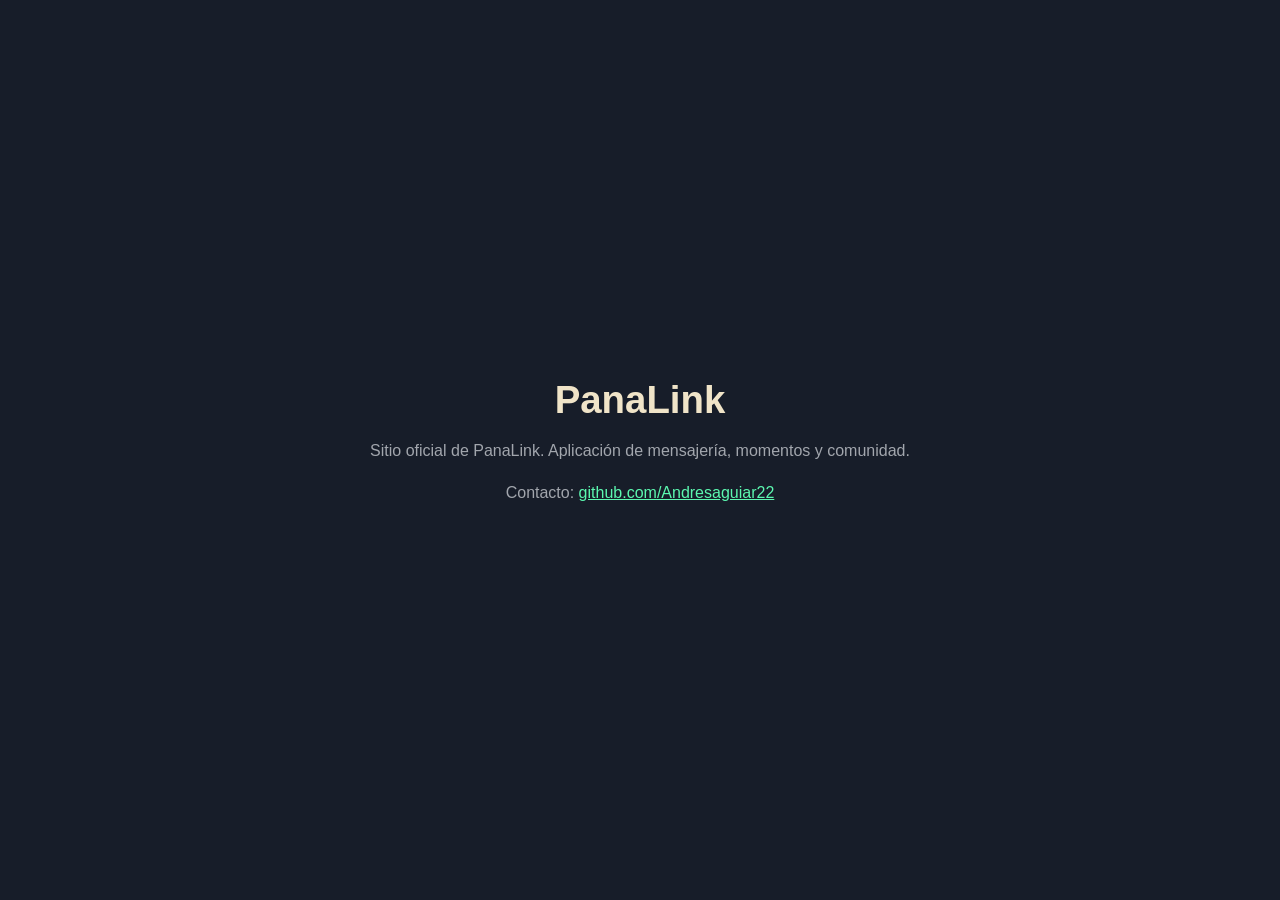
==== index.html @ 2e959be6 "ajustar contacto del sitio" ====
<!DOCTYPE html>
<html lang="es">
<head>
    <meta charset="UTF-8">
    <meta name="viewport" content="width=device-width, initial-scale=1.0">
    <title>PanaLink</title>
    <style>
        body {
            margin: 0;
            font-family: -apple-system, BlinkMacSystemFont, "Segoe UI", Roboto, sans-serif;
            background: #171D29;
            color: #F0E4C8;
            display: flex;
            min-height: 100vh;
            align-items: center;
            justify-content: center;
            text-align: center;
        }
        main { padding: 24px; max-width: 560px; }
        h1 { font-size: 2.4rem; margin: 0 0 12px; }
        p { color: #A2A6AD; line-height: 1.6; }
        a { color: #5CF8B0; }
    </style>
</head>
<body>
    <main>
        <h1>PanaLink</h1>
        <p>Sitio oficial de PanaLink. Aplicación de mensajería, momentos y comunidad.</p>
        <p>Contacto: <a href="https://github.com/Andresaguiar22">github.com/Andresaguiar22</a></p>
    </main>
</body>
</html>
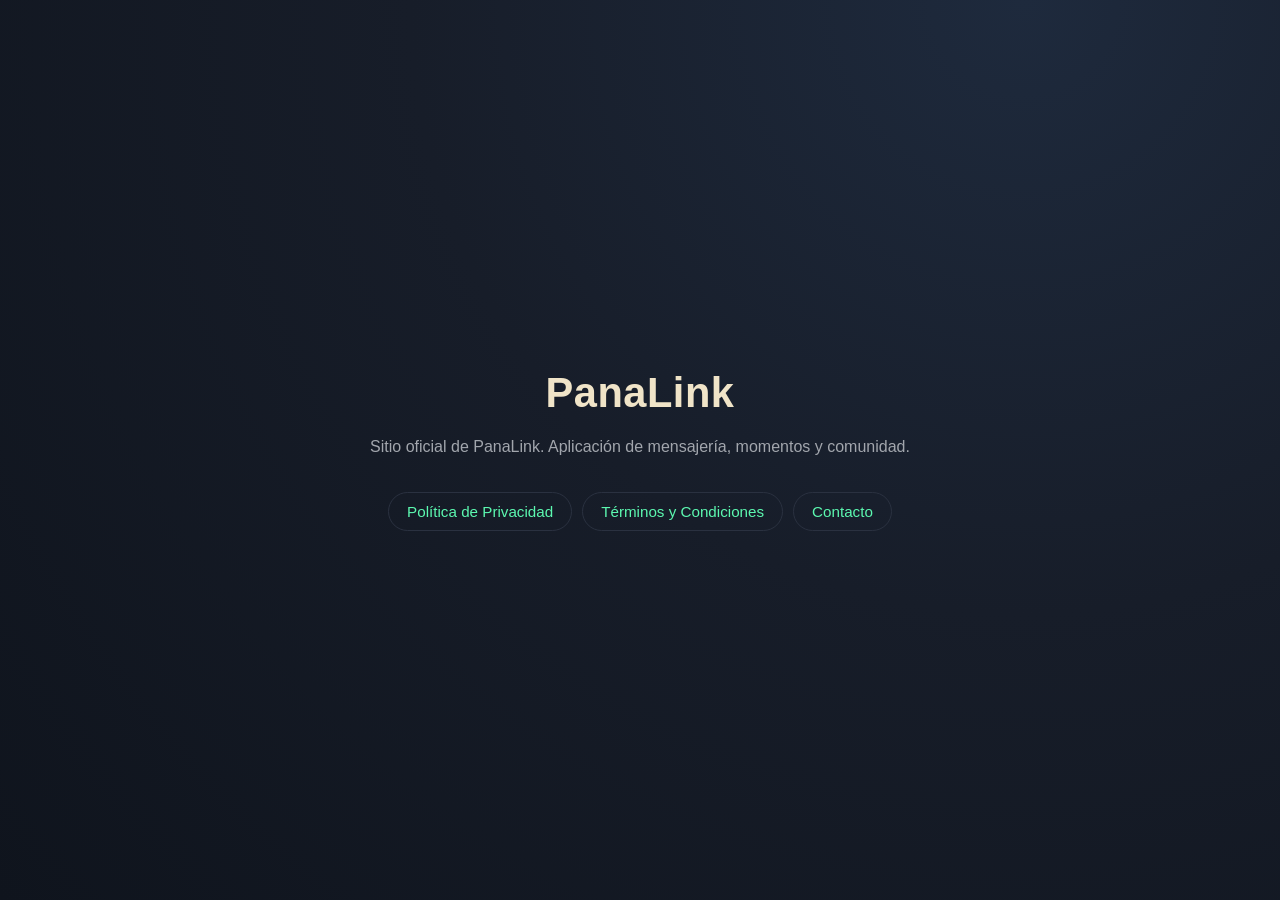
==== commit b13c033b: "sitio: politica de privacidad, terminos y contacto (requisitos de Play para apps con anuncios)" ====
--- a/index.html
+++ b/index.html
@@ -5,28 +5,49 @@
     <meta name="viewport" content="width=device-width, initial-scale=1.0">
     <title>PanaLink</title>
     <style>
+        :root { color-scheme: dark; }
         body {
             margin: 0;
             font-family: -apple-system, BlinkMacSystemFont, "Segoe UI", Roboto, sans-serif;
-            background: #171D29;
+            background: radial-gradient(circle at 80% 0%, #1E2A3D 0%, #171D29 45%, #0F141D 100%);
             color: #F0E4C8;
+            min-height: 100vh;
             display: flex;
-            min-height: 100vh;
             align-items: center;
             justify-content: center;
             text-align: center;
         }
         main { padding: 24px; max-width: 560px; }
-        h1 { font-size: 2.4rem; margin: 0 0 12px; }
-        p { color: #A2A6AD; line-height: 1.6; }
-        a { color: #5CF8B0; }
+        h1 { font-size: 2.6rem; margin: 0 0 12px; letter-spacing: 0.5px; }
+        p { color: #A2A6AD; line-height: 1.7; }
+        nav {
+            margin-top: 32px;
+            display: flex;
+            flex-wrap: wrap;
+            gap: 10px;
+            justify-content: center;
+        }
+        nav a {
+            color: #5CF8B0;
+            text-decoration: none;
+            border: 1px solid #2A3140;
+            border-radius: 999px;
+            padding: 10px 18px;
+            font-size: 0.95rem;
+        }
+        nav a:hover { border-color: #5CF8B0; }
     </style>
 </head>
 <body>
     <main>
         <h1>PanaLink</h1>
         <p>Sitio oficial de PanaLink. Aplicación de mensajería, momentos y comunidad.</p>
-        <p>Contacto: <a href="https://github.com/Andresaguiar22">github.com/Andresaguiar22</a></p>
+        <nav>
+            <a href="/privacidad.html">Política de Privacidad</a>
+            <a href="/terminos.html">Términos y Condiciones</a>
+            <a href="/contacto.html">Contacto</a>
+        </nav>
     </main>
 </body>
 </html>
+
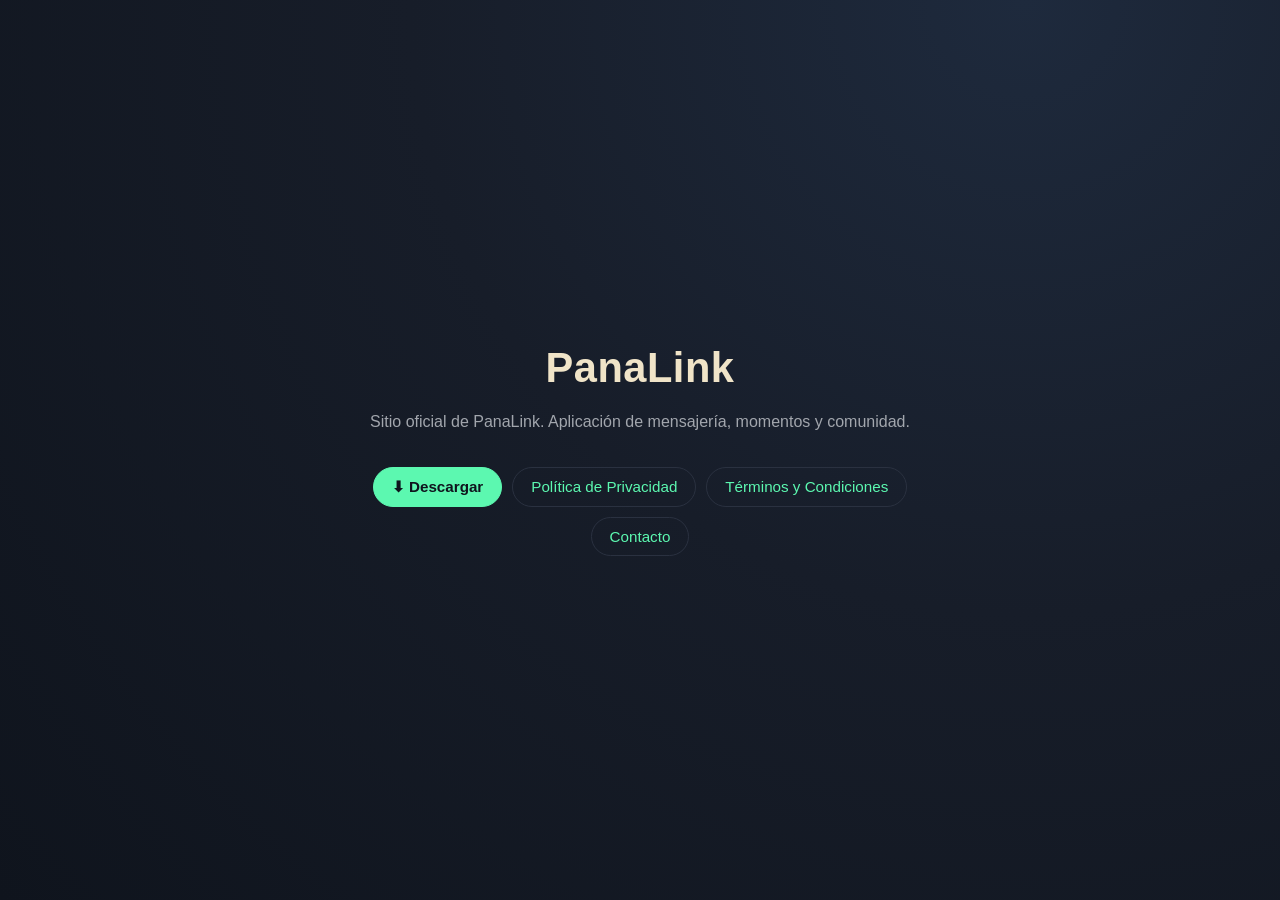
==== commit 3f2caba3: "feat: pagina de descarga oficial (descargar.html) + enlace en el inicio Pagina de descarga publica c" ====
--- a/index.html
+++ b/index.html
@@ -43,6 +43,7 @@
         <h1>PanaLink</h1>
         <p>Sitio oficial de PanaLink. Aplicación de mensajería, momentos y comunidad.</p>
         <nav>
+            <a href="/descargar.html" style="background:#5CF8B0;color:#0F141D;border-color:#5CF8B0;font-weight:700">⬇ Descargar</a>
             <a href="/privacidad.html">Política de Privacidad</a>
             <a href="/terminos.html">Términos y Condiciones</a>
             <a href="/contacto.html">Contacto</a>
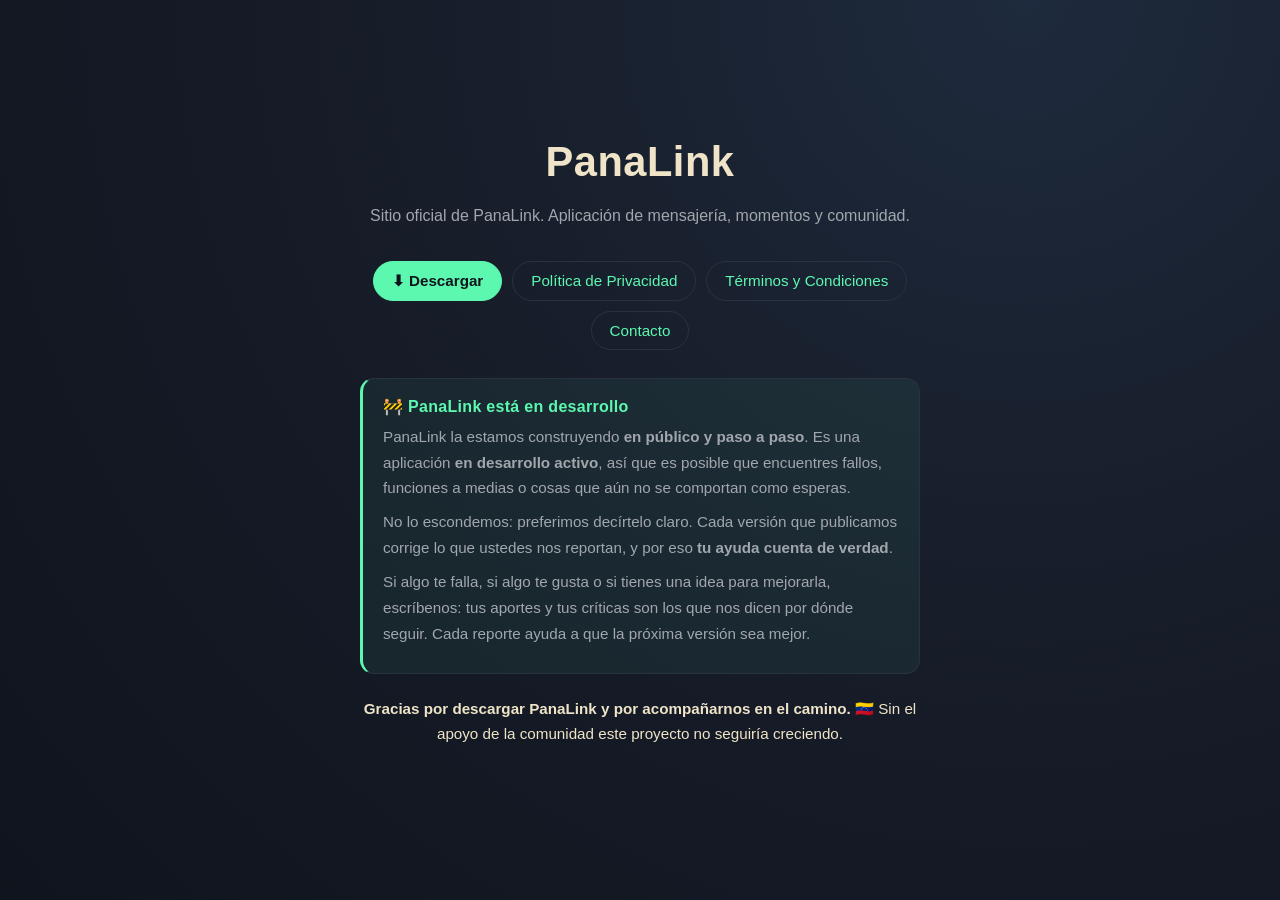
==== commit 8945b319: "Sitio: aviso de app en desarrollo + agradecimiento a la comunidad PanaLink se publica como aplicacio" ====
--- a/index.html
+++ b/index.html
@@ -36,6 +36,23 @@
             font-size: 0.95rem;
         }
         nav a:hover { border-color: #5CF8B0; }
+        .notice {
+            margin-top: 28px;
+            text-align: left;
+            background: rgba(92,248,176,.06);
+            border: 1px solid #2A3140;
+            border-left: 3px solid #5CF8B0;
+            border-radius: 14px;
+            padding: 18px 20px;
+        }
+        .notice h2 {
+            margin: 0 0 8px;
+            font-size: 1rem;
+            color: #5CF8B0;
+            letter-spacing: .3px;
+        }
+        .notice p { margin: 8px 0; font-size: .95rem; }
+        .thanks { margin-top: 22px; font-size: .95rem; color: #F0E4C8; }
     </style>
 </head>
 <body>
@@ -48,6 +65,29 @@
             <a href="/terminos.html">Términos y Condiciones</a>
             <a href="/contacto.html">Contacto</a>
         </nav>
+
+        <div class="notice">
+            <h2>🚧 PanaLink está en desarrollo</h2>
+            <p>
+                PanaLink la estamos construyendo <strong>en público y paso a paso</strong>. Es una
+                aplicación <strong>en desarrollo activo</strong>, así que es posible que encuentres
+                fallos, funciones a medias o cosas que aún no se comportan como esperas.
+            </p>
+            <p>
+                No lo escondemos: preferimos decírtelo claro. Cada versión que publicamos corrige lo
+                que ustedes nos reportan, y por eso <strong>tu ayuda cuenta de verdad</strong>.
+            </p>
+            <p>
+                Si algo te falla, si algo te gusta o si tienes una idea para mejorarla, escríbenos:
+                tus aportes y tus críticas son los que nos dicen por dónde seguir. Cada reporte
+                ayuda a que la próxima versión sea mejor.
+            </p>
+        </div>
+
+        <p class="thanks">
+            <strong>Gracias por descargar PanaLink y por acompañarnos en el camino.</strong> 🇻🇪
+            Sin el apoyo de la comunidad este proyecto no seguiría creciendo.
+        </p>
     </main>
 </body>
 </html>
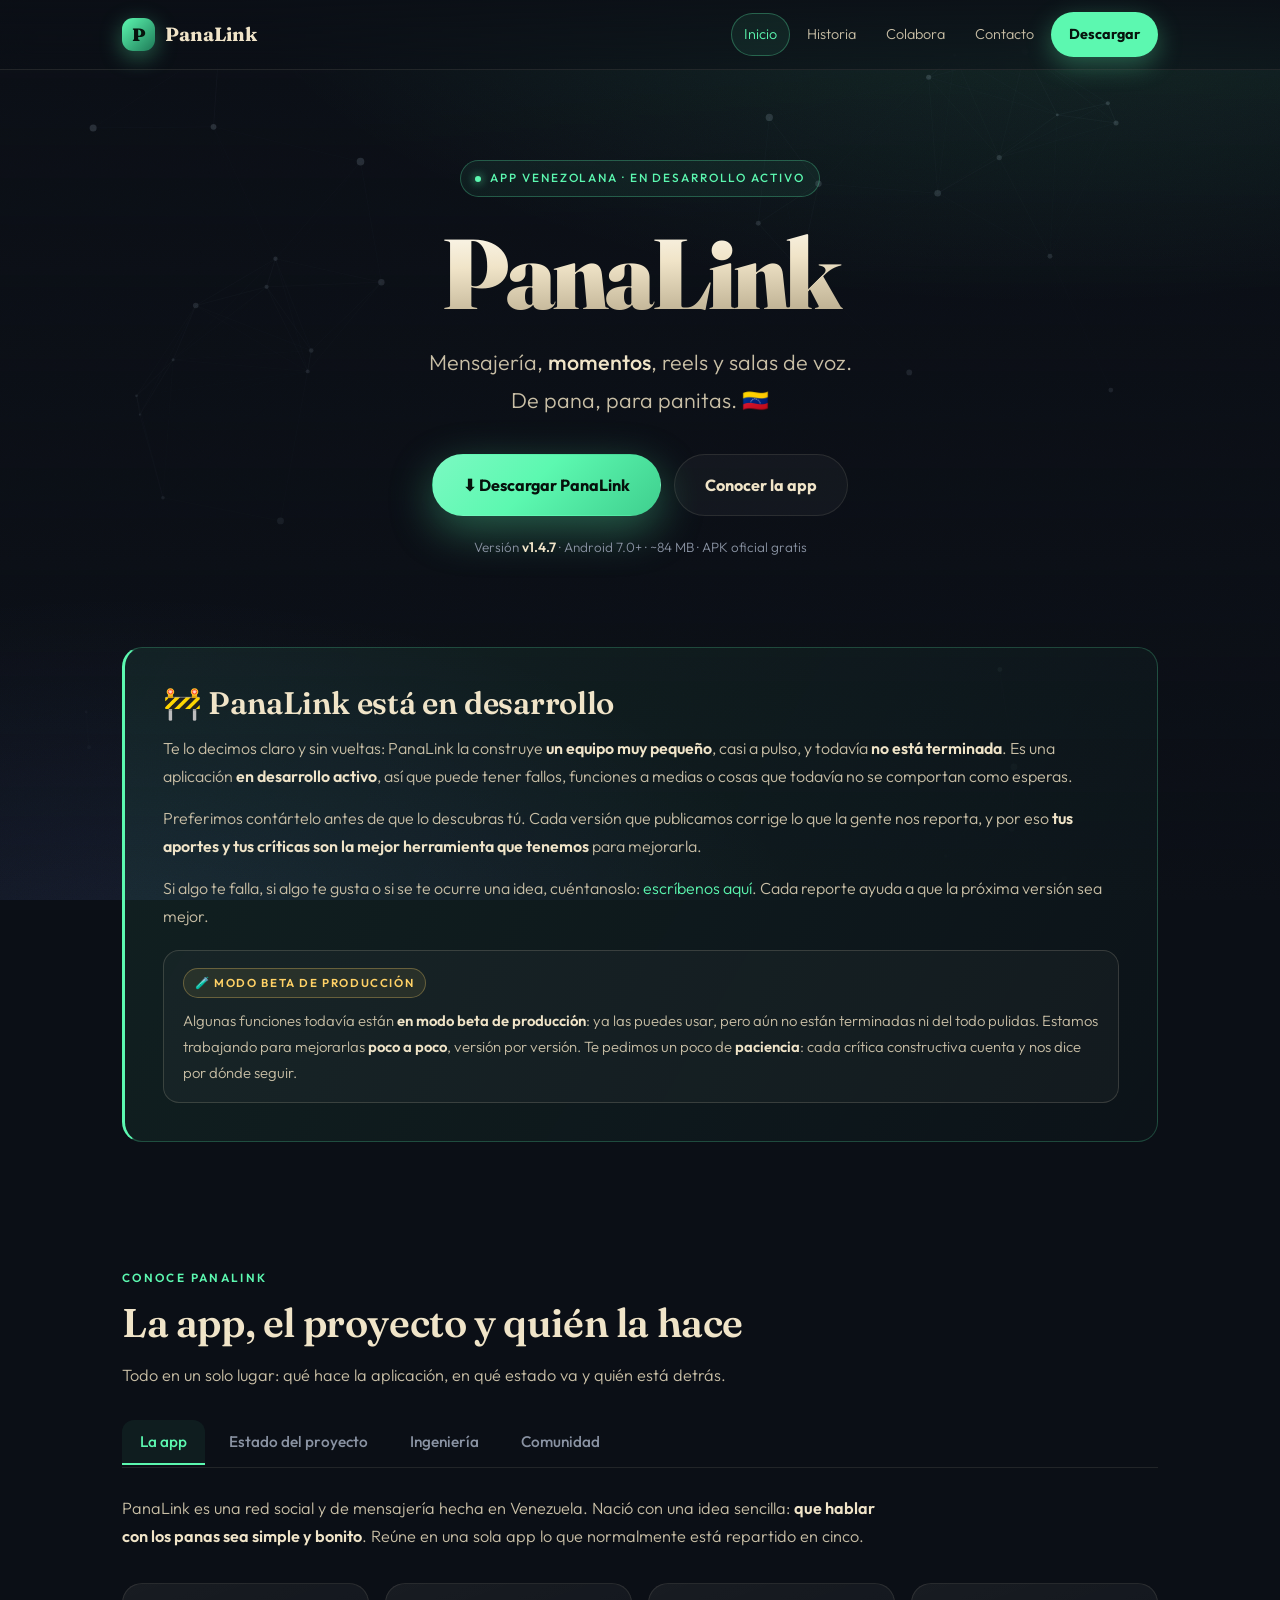
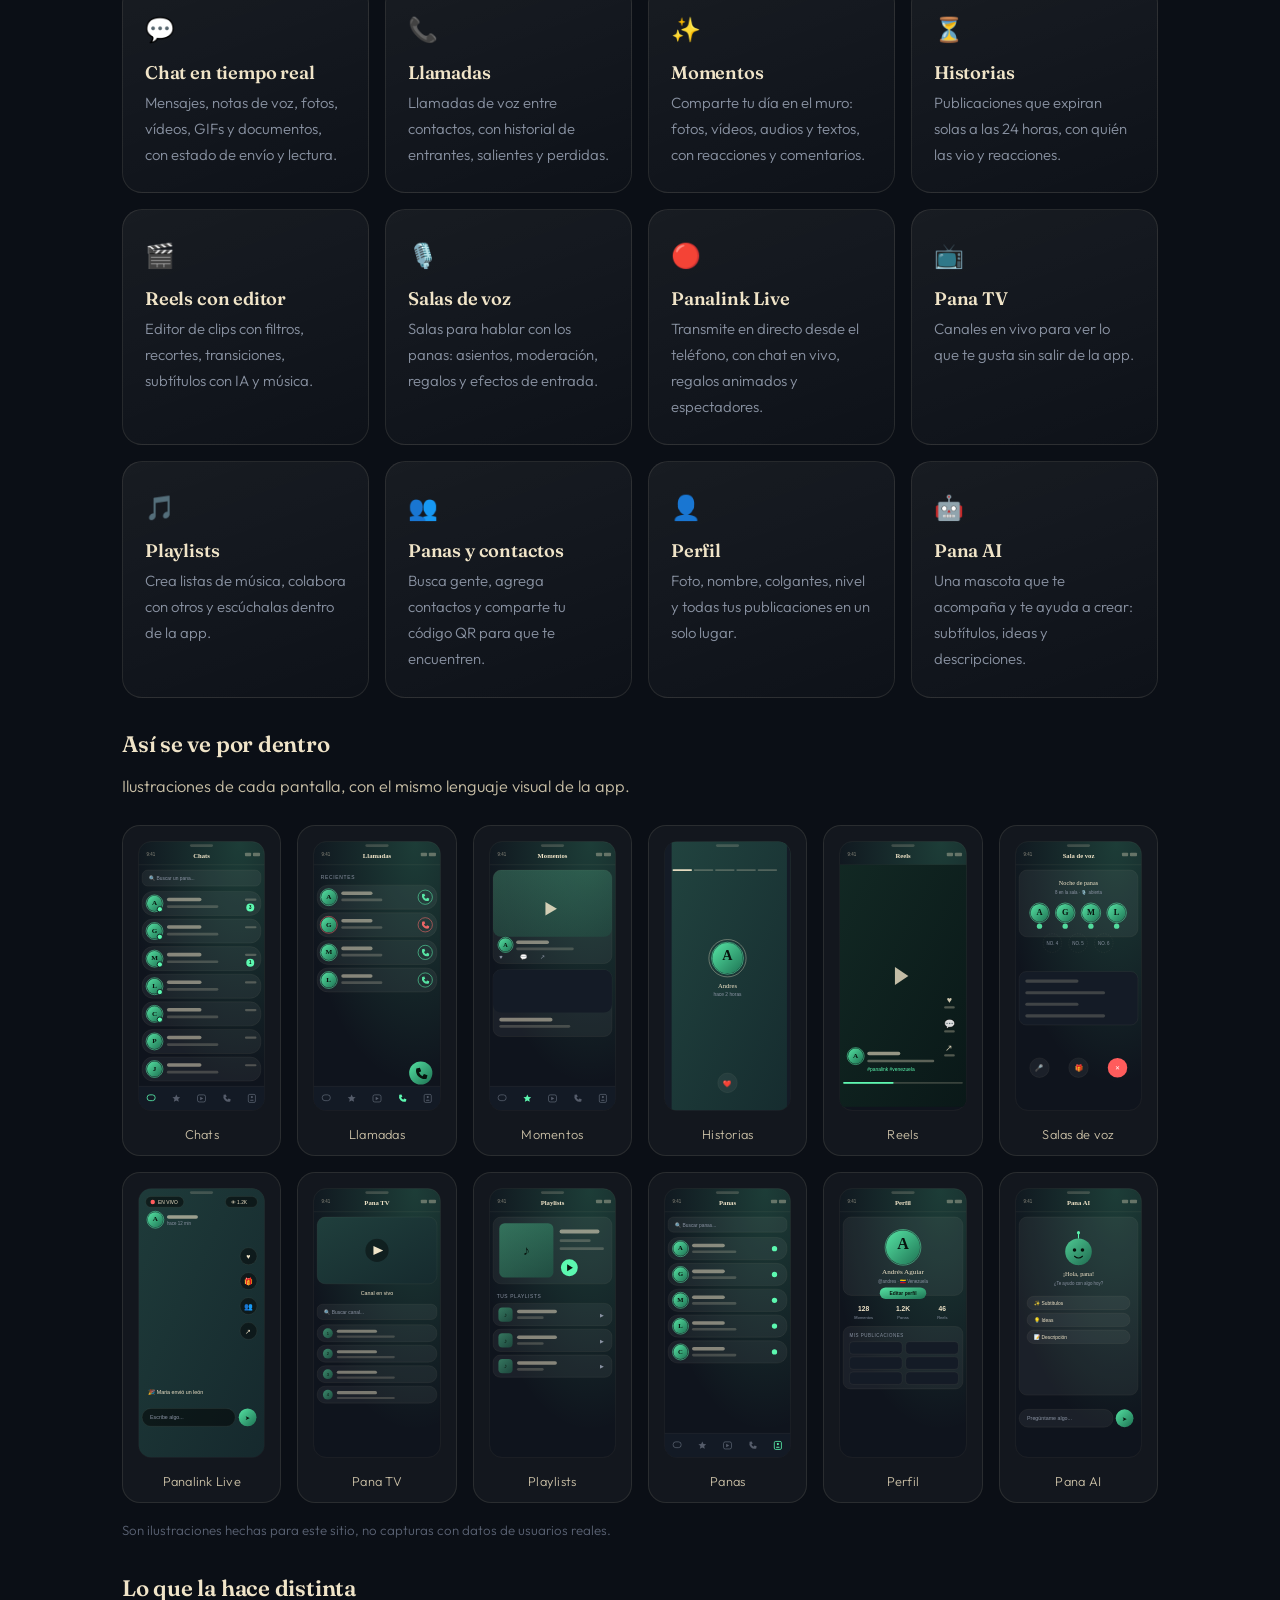
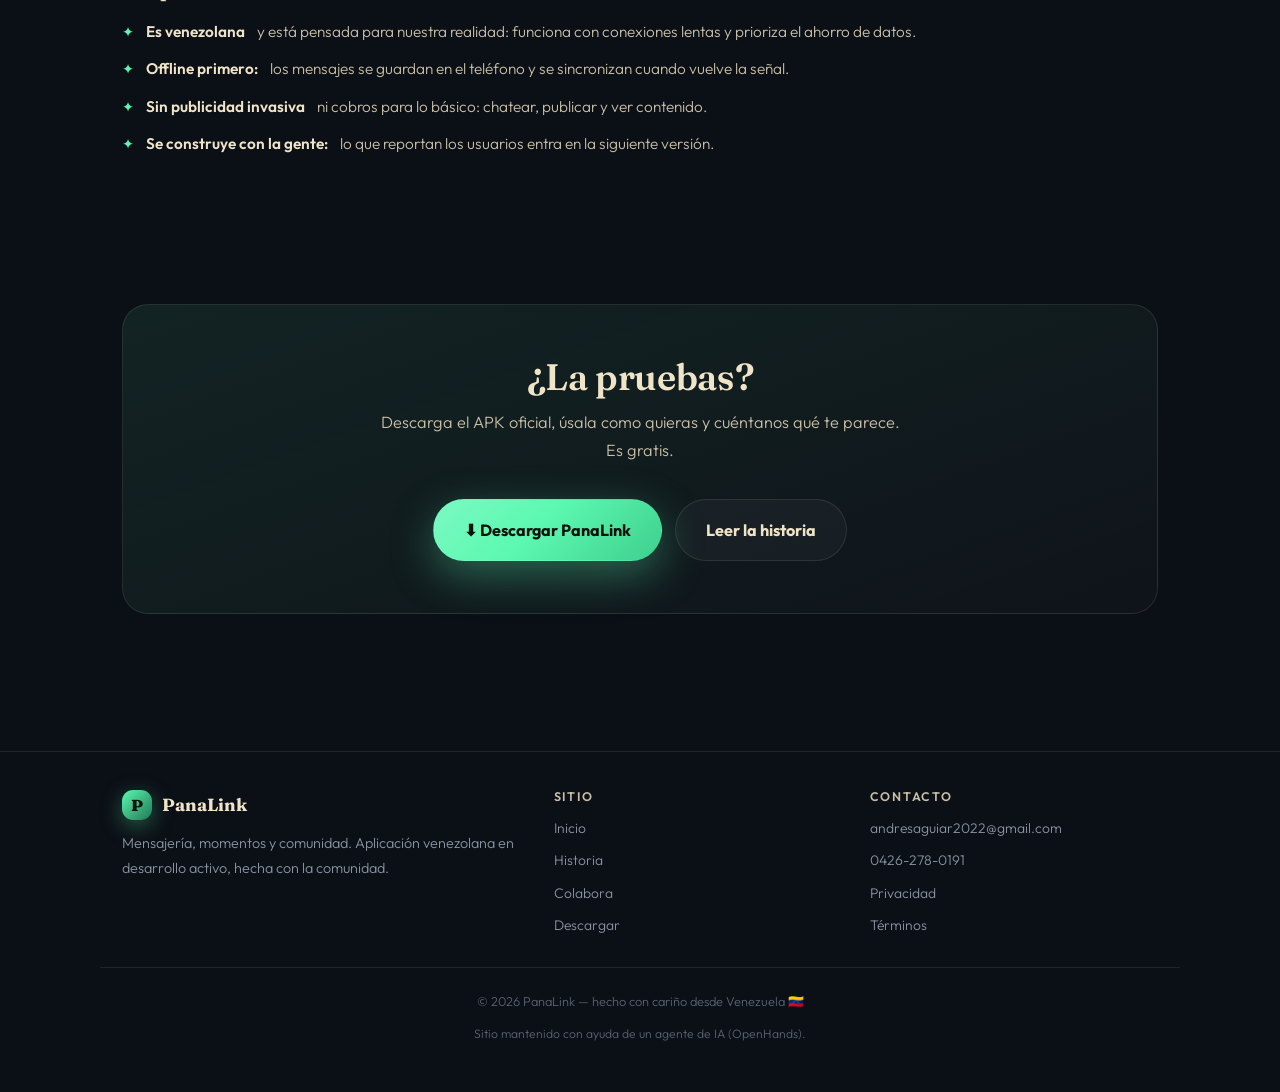
==== commit 68ffc5f8: "Sitio completo de PanaLink: landing con pestañas, historia, colabora y contacto Se rehace la web com" ====
--- a/index.html
+++ b/index.html
@@ -1,94 +1,276 @@
 <!DOCTYPE html>
 <html lang="es">
 <head>
-    <meta charset="UTF-8">
-    <meta name="viewport" content="width=device-width, initial-scale=1.0">
-    <title>PanaLink</title>
-    <style>
-        :root { color-scheme: dark; }
-        body {
-            margin: 0;
-            font-family: -apple-system, BlinkMacSystemFont, "Segoe UI", Roboto, sans-serif;
-            background: radial-gradient(circle at 80% 0%, #1E2A3D 0%, #171D29 45%, #0F141D 100%);
-            color: #F0E4C8;
-            min-height: 100vh;
-            display: flex;
-            align-items: center;
-            justify-content: center;
-            text-align: center;
-        }
-        main { padding: 24px; max-width: 560px; }
-        h1 { font-size: 2.6rem; margin: 0 0 12px; letter-spacing: 0.5px; }
-        p { color: #A2A6AD; line-height: 1.7; }
-        nav {
-            margin-top: 32px;
-            display: flex;
-            flex-wrap: wrap;
-            gap: 10px;
-            justify-content: center;
-        }
-        nav a {
-            color: #5CF8B0;
-            text-decoration: none;
-            border: 1px solid #2A3140;
-            border-radius: 999px;
-            padding: 10px 18px;
-            font-size: 0.95rem;
-        }
-        nav a:hover { border-color: #5CF8B0; }
-        .notice {
-            margin-top: 28px;
-            text-align: left;
-            background: rgba(92,248,176,.06);
-            border: 1px solid #2A3140;
-            border-left: 3px solid #5CF8B0;
-            border-radius: 14px;
-            padding: 18px 20px;
-        }
-        .notice h2 {
-            margin: 0 0 8px;
-            font-size: 1rem;
-            color: #5CF8B0;
-            letter-spacing: .3px;
-        }
-        .notice p { margin: 8px 0; font-size: .95rem; }
-        .thanks { margin-top: 22px; font-size: .95rem; color: #F0E4C8; }
-    </style>
+<meta charset="UTF-8">
+<meta name="viewport" content="width=device-width, initial-scale=1.0">
+<title>PanaLink — Mensajería, momentos y comunidad</title>
+<meta name="description" content="PanaLink: mensajería, momentos, reels, salas de voz y Live. Aplicación venezolana en desarrollo activo, hecha con la comunidad. Descarga el APK oficial gratis.">
+<meta name="theme-color" content="#0B0F16">
+<meta property="og:title" content="PanaLink — Mensajería, momentos y comunidad">
+<meta property="og:description" content="Aplicación en desarrollo activo, hecha con la comunidad. Descarga el APK oficial.">
+<meta property="og:type" content="website">
+<link rel="icon" href="data:image/svg+xml,<svg xmlns='http://www.w3.org/2000/svg' viewBox='0 0 100 100'><rect width='100' height='100' rx='24' fill='%235CF8B0'/><text x='50' y='72' font-size='64' font-family='Georgia,serif' font-weight='700' text-anchor='middle' fill='%230B0F16'>P</text></svg>">
+<link rel="preconnect" href="https://fonts.googleapis.com">
+<link rel="preconnect" href="https://fonts.gstatic.com" crossorigin>
+<link href="https://fonts.googleapis.com/css2?family=Fraunces:opsz,wght@9..144,400;9..144,600;9..144,700;9..144,900&family=Outfit:wght@300;400;500;600;700&display=swap" rel="stylesheet">
+<link rel="stylesheet" href="/assets/site.css">
 </head>
 <body>
-    <main>
-        <h1>PanaLink</h1>
-        <p>Sitio oficial de PanaLink. Aplicación de mensajería, momentos y comunidad.</p>
-        <nav>
-            <a href="/descargar.html" style="background:#5CF8B0;color:#0F141D;border-color:#5CF8B0;font-weight:700">⬇ Descargar</a>
-            <a href="/privacidad.html">Política de Privacidad</a>
-            <a href="/terminos.html">Términos y Condiciones</a>
-            <a href="/contacto.html">Contacto</a>
-        </nav>
-
-        <div class="notice">
-            <h2>🚧 PanaLink está en desarrollo</h2>
-            <p>
-                PanaLink la estamos construyendo <strong>en público y paso a paso</strong>. Es una
-                aplicación <strong>en desarrollo activo</strong>, así que es posible que encuentres
-                fallos, funciones a medias o cosas que aún no se comportan como esperas.
-            </p>
-            <p>
-                No lo escondemos: preferimos decírtelo claro. Cada versión que publicamos corrige lo
-                que ustedes nos reportan, y por eso <strong>tu ayuda cuenta de verdad</strong>.
-            </p>
-            <p>
-                Si algo te falla, si algo te gusta o si tienes una idea para mejorarla, escríbenos:
-                tus aportes y tus críticas son los que nos dicen por dónde seguir. Cada reporte
-                ayuda a que la próxima versión sea mejor.
-            </p>
-        </div>
-
-        <p class="thanks">
-            <strong>Gracias por descargar PanaLink y por acompañarnos en el camino.</strong> 🇻🇪
-            Sin el apoyo de la comunidad este proyecto no seguiría creciendo.
+
+<canvas id="sky" aria-hidden="true"></canvas>
+<div class="atmos" aria-hidden="true"></div>
+<div class="grain" aria-hidden="true"></div>
+
+<nav class="top">
+  <div class="in">
+    <a class="mark" href="/"><span class="p">P</span>PanaLink</a>
+    <span class="sp"></span>
+    <span class="lk">
+      <a href="/" aria-current="page">Inicio</a>
+      <a href="/historia.html">Historia</a>
+      <a href="/colabora.html">Colabora</a>
+      <a href="/contacto.html">Contacto</a>
+      <a class="cta-sm" href="/descargar.html">Descargar</a>
+    </span>
+  </div>
+</nav>
+
+<div class="wrap">
+
+  <header class="hero">
+    <span class="eyebrow rv"><span class="dot"></span>App venezolana · en desarrollo activo</span>
+    <h1 class="big rv d1">PanaLink</h1>
+    <p class="sub rv d2">Mensajería, <b>momentos</b>, reels y salas de voz.<br>De pana, para panitas. 🇻🇪</p>
+
+    <div class="actions rv d3">
+      <a class="btn btn-main" href="/descargar.html">⬇ Descargar PanaLink</a>
+      <a class="btn btn-ghost" href="#app">Conocer la app</a>
+    </div>
+
+    <p class="meta rv d4">
+      Versión <strong>v1.4.7</strong> · Android 7.0+ · ~84 MB · APK oficial gratis
+    </p>
+  </header>
+
+  <!-- ============ AVISO DE DESARROLLO ============ -->
+  <section style="padding-top:10px">
+    <div class="dev rv">
+      <h2>🚧 PanaLink está en desarrollo</h2>
+      <p>Te lo decimos claro y sin vueltas: PanaLink la construye <b>un equipo muy pequeño</b>, casi a pulso, y todavía <b>no está terminada</b>. Es una aplicación <b>en desarrollo activo</b>, así que puede tener fallos, funciones a medias o cosas que todavía no se comportan como esperas.</p>
+      <p>Preferimos contártelo antes de que lo descubras tú. Cada versión que publicamos corrige lo que la gente nos reporta, y por eso <b>tus aportes y tus críticas son la mejor herramienta que tenemos</b> para mejorarla.</p>
+      <p>Si algo te falla, si algo te gusta o si se te ocurre una idea, cuéntanoslo: <a href="/contacto.html">escríbenos aquí</a>. Cada reporte ayuda a que la próxima versión sea mejor.</p>
+
+      <div class="beta-note">
+        <span class="tag">🧪 Modo beta de producción</span>
+        <p>Algunas funciones todavía están <b>en modo beta de producción</b>: ya las puedes usar, pero aún no están terminadas ni del todo pulidas. Estamos trabajando para mejorarlas <b>poco a poco</b>, versión por versión. Te pedimos un poco de <b>paciencia</b>: cada crítica constructiva cuenta y nos dice por dónde seguir.</p>
+      </div>
+    </div>
+  </section>
+
+  <!-- ============ PESTANAS ============ -->
+  <section id="app">
+    <div class="rv">
+      <div class="kick">Conoce PanaLink</div>
+      <h2 class="sec">La app, el proyecto y quién la hace</h2>
+      <p class="lead">Todo en un solo lugar: qué hace la aplicación, en qué estado va y quién está detrás.</p>
+    </div>
+
+    <div class="tabs rv d1">
+      <div class="tabbar" role="tablist" aria-label="Información de PanaLink">
+        <button id="tab-app" role="tab" aria-selected="true" aria-controls="panel-app" tabindex="0">La app</button>
+        <button id="tab-estado" role="tab" aria-selected="false" aria-controls="panel-estado" tabindex="-1">Estado del proyecto</button>
+        <button id="tab-ingenieria" role="tab" aria-selected="false" aria-controls="panel-ingenieria" tabindex="-1">Ingeniería</button>
+        <button id="tab-comunidad" role="tab" aria-selected="false" aria-controls="panel-comunidad" tabindex="-1">Comunidad</button>
+      </div>
+
+      <!-- ---- panel: la app ---- -->
+      <div class="tabpanel" id="panel-app" role="tabpanel" aria-labelledby="tab-app">
+        <p class="lead wide">PanaLink es una red social y de mensajería hecha en Venezuela. Nació con una idea sencilla: <b>que hablar con los panas sea simple y bonito</b>. Reúne en una sola app lo que normalmente está repartido en cinco.</p>
+
+        <div class="grid">
+          <div class="card rv d1"><span class="ico">💬</span><h3>Chat en tiempo real</h3><p>Mensajes, notas de voz, fotos, vídeos, GIFs y documentos, con estado de envío y lectura.</p></div>
+          <div class="card rv d2"><span class="ico">📞</span><h3>Llamadas</h3><p>Llamadas de voz entre contactos, con historial de entrantes, salientes y perdidas.</p></div>
+          <div class="card rv d3"><span class="ico">✨</span><h3>Momentos</h3><p>Comparte tu día en el muro: fotos, vídeos, audios y textos, con reacciones y comentarios.</p></div>
+          <div class="card rv d4"><span class="ico">⏳</span><h3>Historias</h3><p>Publicaciones que expiran solas a las 24 horas, con quién las vio y reacciones.</p></div>
+          <div class="card rv d1"><span class="ico">🎬</span><h3>Reels con editor</h3><p>Editor de clips con filtros, recortes, transiciones, subtítulos con IA y música.</p></div>
+          <div class="card rv d2"><span class="ico">🎙️</span><h3>Salas de voz</h3><p>Salas para hablar con los panas: asientos, moderación, regalos y efectos de entrada.</p></div>
+          <div class="card rv d3"><span class="ico">🔴</span><h3>Panalink Live</h3><p>Transmite en directo desde el teléfono, con chat en vivo, regalos animados y espectadores.</p></div>
+          <div class="card rv d4"><span class="ico">📺</span><h3>Pana TV</h3><p>Canales en vivo para ver lo que te gusta sin salir de la app.</p></div>
+          <div class="card rv d1"><span class="ico">🎵</span><h3>Playlists</h3><p>Crea listas de música, colabora con otros y escúchalas dentro de la app.</p></div>
+          <div class="card rv d2"><span class="ico">👥</span><h3>Panas y contactos</h3><p>Busca gente, agrega contactos y comparte tu código QR para que te encuentren.</p></div>
+          <div class="card rv d3"><span class="ico">👤</span><h3>Perfil</h3><p>Foto, nombre, colgantes, nivel y todas tus publicaciones en un solo lugar.</p></div>
+          <div class="card rv d4"><span class="ico">🤖</span><h3>Pana AI</h3><p>Una mascota que te acompaña y te ayuda a crear: subtítulos, ideas y descripciones.</p></div>
+        </div>
+
+        <h3 class="sub-sec rv d1">Así se ve por dentro</h3>
+        <p class="lead rv d1">Ilustraciones de cada pantalla, con el mismo lenguaje visual de la app.</p>
+        <div class="shots rv d2">
+          <figure><img src="/assets/screens/chat.svg" alt="Pantalla de chats de PanaLink" loading="lazy"><figcaption>Chats</figcaption></figure>
+          <figure><img src="/assets/screens/llamadas.svg" alt="Pantalla de llamadas" loading="lazy"><figcaption>Llamadas</figcaption></figure>
+          <figure><img src="/assets/screens/momentos.svg" alt="Muro de Momentos" loading="lazy"><figcaption>Momentos</figcaption></figure>
+          <figure><img src="/assets/screens/historias.svg" alt="Visor de Historias" loading="lazy"><figcaption>Historias</figcaption></figure>
+          <figure><img src="/assets/screens/reels.svg" alt="Reproductor de Reels" loading="lazy"><figcaption>Reels</figcaption></figure>
+          <figure><img src="/assets/screens/salas-voz.svg" alt="Sala de voz" loading="lazy"><figcaption>Salas de voz</figcaption></figure>
+          <figure><img src="/assets/screens/live.svg" alt="Transmisión en vivo" loading="lazy"><figcaption>Panalink Live</figcaption></figure>
+          <figure><img src="/assets/screens/panatv.svg" alt="Pana TV" loading="lazy"><figcaption>Pana TV</figcaption></figure>
+          <figure><img src="/assets/screens/playlists.svg" alt="Playlists de música" loading="lazy"><figcaption>Playlists</figcaption></figure>
+          <figure><img src="/assets/screens/contactos.svg" alt="Lista de contactos" loading="lazy"><figcaption>Panas</figcaption></figure>
+          <figure><img src="/assets/screens/perfil.svg" alt="Perfil de usuario" loading="lazy"><figcaption>Perfil</figcaption></figure>
+          <figure><img src="/assets/screens/pana-ai.svg" alt="Asistente Pana AI" loading="lazy"><figcaption>Pana AI</figcaption></figure>
+        </div>
+        <p class="shots-note rv d3">Son ilustraciones hechas para este sitio, no capturas con datos de usuarios reales.</p>
+
+        <h3 class="sub-sec">Lo que la hace distinta</h3>
+        <ul class="ticks">
+          <li><b>Es venezolana</b> y está pensada para nuestra realidad: funciona con conexiones lentas y prioriza el ahorro de datos.</li>
+          <li><b>Offline primero:</b> los mensajes se guardan en el teléfono y se sincronizan cuando vuelve la señal.</li>
+          <li><b>Sin publicidad invasiva</b> ni cobros para lo básico: chatear, publicar y ver contenido.</li>
+          <li><b>Se construye con la gente:</b> lo que reportan los usuarios entra en la siguiente versión.</li>
+        </ul>
+      </div>
+
+      <!-- ---- panel: estado ---- -->
+      <div class="tabpanel" id="panel-estado" role="tabpanel" aria-labelledby="tab-estado" hidden>
+        <p class="lead wide">Transparencia total: esto es lo que ya está listo, lo que estamos puliendo y lo que viene. Somos un equipo pequeño, así que vamos <b>poco a poco</b>.</p>
+
+        <div class="beta-note">
+          <span class="tag">🧪 Modo beta de producción</span>
+          <p>Las funciones marcadas con <b>🔧 En mejora</b> y <b>🧪 Experimental</b> están en <b>modo beta de producción</b>: ya se pueden usar, pero todavía no están terminadas ni del todo pulidas. Estamos trabajando en ellas y mejorando poco a poco con cada versión. <b>Gracias por la paciencia</b>: cada crítica constructiva cuenta.</p>
+        </div>
+
+        <div class="tbl-wrap">
+          <table>
+            <thead>
+              <tr><th>Área</th><th>Estado</th><th>Detalle</th></tr>
+            </thead>
+            <tbody>
+              <tr><td><strong>Chat</strong></td><td>✅ Funcionando</td><td>Mensajes, multimedia, estados de entrega y lectura, notificaciones.</td></tr>
+              <tr><td><strong>Momentos</strong></td><td>✅ Funcionando</td><td>Muro e historias de 24 h, reacciones y comentarios.</td></tr>
+              <tr><td><strong>Reels</strong></td><td>🔧 En mejora</td><td>Reproducción y editor listos; seguimos afinando el algoritmo de recomendación.</td></tr>
+              <tr><td><strong>Salas de voz y Live</strong></td><td>🔧 En mejora</td><td>Funcionan; se siguen ajustando cámara y estabilidad.</td></tr>
+              <tr><td><strong>Pana TV</strong></td><td>🔧 En mejora</td><td>Catálogo de canales activo; mejorando tiempos de carga.</td></tr>
+              <tr><td><strong>Pana AI</strong></td><td>🧪 Experimental</td><td>Subtítulos, ideas y descripciones. Depende de cuota gratuita de IA.</td></tr>
+              <tr><td><strong>Llamadas de voz</strong></td><td>🔧 En mejora</td><td>Base funcional; calidad en ajuste.</td></tr>
+            </tbody>
+          </table>
+        </div>
+
+        <h3 class="sub-sec">Cómo se actualiza</h3>
+        <p class="lead wide">PanaLink incluye <b>actualización automática (OTA)</b>: cuando hay una versión nueva, la propia app te avisa y la instalas sin volver a esta web. Si la actualización corrige un fallo crítico, puede pedirte que la instales de inmediato.</p>
+
+        <h3 class="sub-sec">Compromiso</h3>
+        <ul class="ticks">
+          <li>Publicamos <b>qué cambió</b> en cada versión, sin letra pequeña.</li>
+          <li>Ninguna versión se publica sin probarse antes en teléfonos reales.</li>
+          <li>Si algo se rompe, se corrige y se avisa. No se esconde.</li>
+        </ul>
+      </div>
+
+      <!-- ---- panel: ingenieria ---- -->
+      <div class="tabpanel" id="panel-ingenieria" role="tabpanel" aria-labelledby="tab-ingenieria" hidden>
+        <p class="lead wide">PanaLink es una app Android nativa. Nada de plantillas: cada pieza se eligió por lo que hacía falta, pensando en teléfonos de gama media y redes inestables.</p>
+
+        <div class="grid">
+          <div class="card rv d1"><span class="ico">⚙️</span><h3>Android nativo</h3><p>Kotlin y Jetpack Compose. Interfaz fluida y consumo de batería y datos contenido.</p></div>
+          <div class="card rv d2"><span class="ico">🗄️</span><h3>Offline primero</h3><p>Base de datos local (Room) + sincronización: la app sirve aunque no haya señal.</p></div>
+          <div class="card rv d3"><span class="ico">☁️</span><h3>Backend en tiempo real</h3><p>Supabase para datos, autenticación y eventos en vivo entre usuarios.</p></div>
+          <div class="card rv d4"><span class="ico">🎥</span><h3>Vídeo y CDN propio</h3><p>Motor de reproducción propio con caché en disco y un CDN para servir el contenido rápido.</p></div>
+          <div class="card rv d1"><span class="ico">🔔</span><h3>Notificaciones ricas</h3><p>Push con avatar, respuesta rápida y agrupación por conversación.</p></div>
+          <div class="card rv d2"><span class="ico">🧠</span><h3>IA integrada</h3><p>Servicios de IA para subtítulos, ideas y asistencia dentro de los editores.</p></div>
+        </div>
+
+        <h3 class="sub-sec">Cómo trabajamos</h3>
+        <ul class="ticks">
+          <li><b>Sin regresiones:</b> cada cambio se revisa contra una lista funcional antes de publicarse.</li>
+          <li><b>Diagnóstico antes que suposición:</b> los fallos se miden contra el servidor real, no se adivinan.</li>
+          <li><b>Cambios pequeños y frecuentes:</b> versiones numeradas, con historial público.</li>
+          <li><b>Documentado:</b> las decisiones y sus motivos quedan escritos para no repetir errores.</li>
+        </ul>
+
+        <h3 class="sub-sec">Ficha técnica</h3>
+        <div class="tbl-wrap">
+          <table>
+            <thead><tr><th>Dato</th><th>Valor</th></tr></thead>
+            <tbody>
+              <tr><td>Plataforma</td><td><strong>Android 7.0 (Nougat) o superior</strong></td></tr>
+              <tr><td>Arquitecturas</td><td>arm64-v8a · armeabi-v7a</td></tr>
+              <tr><td>Lenguaje</td><td>Kotlin (Jetpack Compose)</td></tr>
+              <tr><td>Distribución</td><td>APK directo con actualización automática (OTA)</td></tr>
+              <tr><td>Tamaño aproximado</td><td>~84 MB</td></tr>
+            </tbody>
+          </table>
+        </div>
+      </div>
+
+      <!-- ---- panel: comunidad ---- -->
+      <div class="tabpanel" id="panel-comunidad" role="tabpanel" aria-labelledby="tab-comunidad" hidden>
+        <p class="lead wide">PanaLink no la hace una sola persona. Se hace entre todos: quien la usa y reporta un fallo está aportando tanto como quien escribe código.</p>
+
+        <div class="grid">
+          <div class="card rv d1"><span class="ico">🐞</span><h3>Reporta un fallo</h3><p>Cuéntanos qué pasó, en qué teléfono y qué esperabas. Con eso ya podemos arreglarlo.</p></div>
+          <div class="card rv d2"><span class="ico">💡</span><h3>Propón una idea</h3><p>¿Se te ocurre una función o una mejora? Escríbenos: las buenas ideas entran al plan.</p></div>
+          <div class="card rv d3"><span class="ico">🗣️</span><h3>Da tu crítica</h3><p>La crítica honesta es la que sirve. Dinos qué no te gusta y por qué.</p></div>
+          <div class="card rv d4"><span class="ico">🤝</span><h3>Colabora</h3><p>Si programas, diseñas o traduces y quieres sumar, hay sitio para ti.</p></div>
+        </div>
+
+        <div class="actions start rv d2" style="margin-top:30px">
+          <a class="btn btn-main" href="/contacto.html">Enviar un aporte</a>
+          <a class="btn btn-ghost" href="/colabora.html">Quiero colaborar</a>
+        </div>
+
+        <p class="thanks rv d3">Gracias por descargar PanaLink y por apoyar el proyecto 🇻🇪
+          <small>Sin la comunidad esto no seguiría creciendo.</small>
         </p>
-    </main>
+      </div>
+    </div>
+  </section>
+
+  <!-- ============ CTA FINAL ============ -->
+  <section>
+    <div class="cta-band rv">
+      <h2>¿La pruebas?</h2>
+      <p class="lead" style="margin:10px auto 0;max-width:520px">Descarga el APK oficial, úsala como quieras y cuéntanos qué te parece. Es gratis.</p>
+      <div class="actions">
+        <a class="btn btn-main" href="/descargar.html">⬇ Descargar PanaLink</a>
+        <a class="btn btn-ghost" href="/historia.html">Leer la historia</a>
+      </div>
+    </div>
+  </section>
+
+</div>
+
+<footer>
+  <div class="cols">
+    <div>
+      <div class="brandline"><span class="mark" style="font-size:1.1rem"><span class="p" style="width:30px;height:30px;font-size:1rem">P</span>PanaLink</span></div>
+      <p style="color:var(--muted);font-size:.9rem;margin:0">Mensajería, momentos y comunidad. Aplicación venezolana en desarrollo activo, hecha con la comunidad.</p>
+    </div>
+    <div>
+      <h4>Sitio</h4>
+      <div class="lk">
+        <a href="/">Inicio</a>
+        <a href="/historia.html">Historia</a>
+        <a href="/colabora.html">Colabora</a>
+        <a href="/descargar.html">Descargar</a>
+      </div>
+    </div>
+    <div>
+      <h4>Contacto</h4>
+      <div class="lk">
+        <a href="mailto:andresaguiar2022@gmail.com">andresaguiar2022@gmail.com</a>
+        <a href="tel:+584262780191">0426-278-0191</a>
+        <a href="/privacidad.html">Privacidad</a>
+        <a href="/terminos.html">Términos</a>
+      </div>
+    </div>
+  </div>
+  <div class="bottom">
+    © <span id="yr">2026</span> PanaLink — hecho con cariño desde Venezuela 🇻🇪
+    <div class="ai">Sitio mantenido con ayuda de un agente de IA (OpenHands).</div>
+  </div>
+</footer>
+
+<script src="/assets/site.js"></script>
+<script>document.getElementById("yr").textContent = new Date().getFullYear();</script>
 </body>
 </html>
-
--- a/assets/site.css
+++ b/assets/site.css
@@ -0,0 +1,301 @@
+/* ==========================================================================
+   PanaLink — hoja de estilo compartida del sitio
+   Identidad: navy profundo + menta neon + crema. Serif de titulares (Fraunces),
+   sans geometrica para el cuerpo (Outfit).
+   ========================================================================== */
+
+:root{
+  --ink:#0B0F16;
+  --ink-2:#111823;
+  --deep:#0F141D;
+  --mint:#5CF8B0;
+  --mint-2:#3FCF8E;
+  --gold:#F0E4C8;
+  --gold-dim:#C9BFA6;
+  --muted:#8A93A3;
+  --faint:#5A6273;
+  --line:rgba(240,228,200,.10);
+  --line-2:rgba(240,228,200,.18);
+  --glass:rgba(255,255,255,.035);
+  --glass-2:rgba(255,255,255,.06);
+  --radius:20px;
+  --shadow:0 22px 50px rgba(0,0,0,.42);
+}
+
+*{box-sizing:border-box}
+html{scroll-behavior:smooth}
+body{
+  margin:0;
+  background:var(--ink);
+  color:var(--gold);
+  font-family:"Outfit",system-ui,-apple-system,"Segoe UI",sans-serif;
+  font-weight:300;
+  line-height:1.75;
+  overflow-x:hidden;
+  -webkit-font-smoothing:antialiased;
+}
+h1,h2,h3,h4{font-family:"Fraunces",Georgia,serif;font-weight:600;line-height:1.1;margin:0;letter-spacing:-.01em}
+a{color:var(--mint);text-decoration:none;transition:color .2s}
+a:hover{color:#8DFBCB}
+img{max-width:100%;height:auto}
+code{font-family:ui-monospace,SFMono-Regular,Menlo,monospace;font-size:.82em;color:var(--gold-dim);word-break:break-all}
+::selection{background:rgba(92,248,176,.28);color:#fff}
+
+/* ---------------- fondo atmosferico ---------------- */
+#sky{position:fixed;inset:0;z-index:0;display:block}
+.atmos{
+  position:fixed;inset:0;z-index:1;pointer-events:none;
+  background:
+    radial-gradient(120% 80% at 82% -10%, rgba(92,248,176,.13) 0%, transparent 55%),
+    radial-gradient(90% 70% at 10% 108%, rgba(120,150,255,.10) 0%, transparent 60%),
+    linear-gradient(180deg, rgba(11,15,22,.20) 0%, rgba(11,15,22,.72) 62%, var(--ink) 100%);
+}
+.grain{
+  position:fixed;inset:0;z-index:2;pointer-events:none;opacity:.5;mix-blend-mode:overlay;
+  background-image:url("data:image/svg+xml,%3Csvg xmlns='http://www.w3.org/2000/svg' width='140' height='140'%3E%3Cfilter id='n'%3E%3CfeTurbulence type='fractalNoise' baseFrequency='.85' numOctaves='3'/%3E%3C/filter%3E%3Crect width='140' height='140' filter='url(%23n)' opacity='.35'/%3E%3C/svg%3E");
+}
+.wrap{position:relative;z-index:3;max-width:1080px;margin:0 auto;padding:0 22px}
+.wrap.narrow{max-width:800px}
+
+/* ---------------- nav ---------------- */
+nav.top{
+  position:sticky;top:0;z-index:20;
+  backdrop-filter:blur(14px);-webkit-backdrop-filter:blur(14px);
+  background:linear-gradient(180deg, rgba(11,15,22,.88), rgba(11,15,22,.46));
+  border-bottom:1px solid var(--line);
+}
+nav.top .in{max-width:1080px;margin:0 auto;padding:12px 22px;display:flex;align-items:center;gap:16px}
+.mark{display:flex;align-items:center;gap:10px;font-family:"Fraunces",serif;font-weight:700;font-size:1.2rem;color:var(--gold)}
+.mark:hover{color:var(--gold)}
+.mark .p{
+  width:33px;height:33px;border-radius:11px;display:grid;place-items:center;
+  background:linear-gradient(135deg,#5CF8B0,#1E7A57);color:#07130D;
+  font-weight:900;font-size:1.12rem;box-shadow:0 6px 22px rgba(92,248,176,.35);
+  font-family:"Fraunces",serif;flex:0 0 auto
+}
+nav.top .sp{flex:1}
+nav.top .lk{display:flex;gap:4px;flex-wrap:wrap;align-items:center}
+nav.top .lk a{color:var(--gold-dim);font-size:.9rem;padding:8px 12px;border-radius:999px;border:1px solid transparent}
+nav.top .lk a:hover{color:var(--mint);border-color:var(--line);background:var(--glass)}
+nav.top .lk a[aria-current="page"]{color:var(--mint);border-color:rgba(92,248,176,.3);background:rgba(92,248,176,.07)}
+.cta-sm{background:var(--mint);color:#07130D !important;font-weight:700 !important;padding:9px 17px !important;border-radius:999px;box-shadow:0 8px 26px rgba(92,248,176,.32)}
+.cta-sm:hover{transform:translateY(-1px)}
+
+/* ---------------- tipografia de seccion ---------------- */
+.hero{padding:clamp(58px,10vh,120px) 0 56px;text-align:center;position:relative}
+.hero.left{text-align:left;padding-bottom:26px}
+.eyebrow{
+  display:inline-flex;align-items:center;gap:9px;font-size:.74rem;letter-spacing:.16em;
+  text-transform:uppercase;font-weight:500;color:var(--mint);
+  border:1px solid rgba(92,248,176,.28);background:rgba(92,248,176,.06);
+  padding:7px 14px;border-radius:999px;margin-bottom:22px
+}
+.eyebrow .dot{width:6px;height:6px;border-radius:50%;background:var(--mint);box-shadow:0 0 10px var(--mint);animation:pulse 2.4s ease-in-out infinite}
+@keyframes pulse{0%,100%{opacity:1;transform:scale(1)}50%{opacity:.45;transform:scale(.7)}}
+
+h1.big{
+  font-size:clamp(2.8rem,10vw,6.2rem);font-weight:900;letter-spacing:-.035em;
+  background:linear-gradient(178deg,#FFFDF6 8%,var(--gold) 42%,#A99B7C 96%);
+  -webkit-background-clip:text;background-clip:text;color:transparent;margin:0
+}
+h1.page{font-size:clamp(2.1rem,6vw,3.3rem);font-weight:700;letter-spacing:-.02em;margin:0 0 8px}
+.sub{font-size:clamp(1.02rem,2.3vw,1.35rem);color:var(--gold-dim);font-weight:300;max-width:620px;margin:16px auto 0}
+.hero.left .sub{margin-left:0}
+.sub b{color:var(--gold);font-weight:500}
+
+section{padding:clamp(42px,7vh,80px) 0;position:relative}
+.kick{font-size:.74rem;letter-spacing:.2em;text-transform:uppercase;color:var(--mint);font-weight:600;margin-bottom:12px}
+h2.sec{font-size:clamp(1.6rem,4.2vw,2.5rem);margin-bottom:14px}
+h3.sub-sec{font-size:clamp(1.15rem,2.8vw,1.4rem);margin:34px 0 10px;color:var(--gold)}
+.lead{color:var(--gold-dim);max-width:640px;font-size:1.02rem}
+.lead.wide{max-width:760px}
+p{color:var(--gold-dim)}
+b,strong{color:var(--gold);font-weight:600}
+
+/* ---------------- botones ---------------- */
+.actions{display:flex;gap:13px;justify-content:center;flex-wrap:wrap;margin-top:34px}
+.actions.start{justify-content:flex-start}
+.btn{
+  display:inline-flex;align-items:center;gap:10px;
+  padding:16px 30px;border-radius:999px;font-weight:700;font-size:1.01rem;
+  font-family:"Outfit",sans-serif;border:1px solid transparent;cursor:pointer;
+  transition:transform .18s ease, box-shadow .18s ease, border-color .18s ease
+}
+.btn-main{background:linear-gradient(135deg,#7BF9C2,#5CF8B0 45%,#3FCF8E);color:#06120C;box-shadow:0 14px 44px rgba(92,248,176,.34)}
+.btn-main:hover{transform:translateY(-3px);box-shadow:0 20px 56px rgba(92,248,176,.5);color:#06120C}
+.btn-ghost{border-color:var(--line);color:var(--gold);background:var(--glass)}
+.btn-ghost:hover{border-color:rgba(92,248,176,.45);color:var(--mint)}
+.btn-sm{padding:11px 20px;font-size:.9rem}
+.meta{margin-top:20px;font-size:.84rem;color:var(--muted)}
+.meta strong{color:var(--gold)}
+
+/* ---------------- tarjetas ---------------- */
+.grid{display:grid;grid-template-columns:repeat(auto-fit,minmax(236px,1fr));gap:16px;margin-top:32px}
+.card{
+  background:linear-gradient(160deg, rgba(255,255,255,.055), rgba(255,255,255,.015));
+  border:1px solid var(--line);border-radius:var(--radius);padding:24px 22px;
+  position:relative;overflow:hidden;
+  transition:transform .28s cubic-bezier(.2,.8,.2,1), border-color .28s, box-shadow .28s
+}
+.card::after{
+  content:"";position:absolute;inset:0;border-radius:var(--radius);opacity:0;transition:.3s;pointer-events:none;
+  background:radial-gradient(120% 90% at 0% 0%, rgba(92,248,176,.10), transparent 60%)
+}
+.card:hover{transform:translateY(-5px);border-color:rgba(92,248,176,.34);box-shadow:var(--shadow)}
+.card:hover::after{opacity:1}
+.card .ico{font-size:1.5rem;margin-bottom:13px;display:block}
+.card h3{font-size:1.14rem;color:var(--gold);margin-bottom:7px}
+.card p{margin:0;font-size:.93rem;color:var(--muted)}
+
+.panel{background:var(--glass);border:1px solid var(--line);border-radius:var(--radius);padding:clamp(20px,3.4vw,32px);margin-top:22px}
+.panel h3{margin-top:0}
+
+/* ---------------- pestañas ---------------- */
+.tabs{margin-top:30px}
+.tabbar{
+  display:flex;gap:6px;flex-wrap:wrap;border-bottom:1px solid var(--line);
+  padding-bottom:2px;margin-bottom:26px;position:relative
+}
+.tabbar button{
+  appearance:none;background:none;border:0;cursor:pointer;
+  font-family:"Outfit",sans-serif;font-size:.96rem;font-weight:500;
+  color:var(--muted);padding:12px 18px;border-radius:12px 12px 0 0;
+  border-bottom:2px solid transparent;transition:.22s;position:relative
+}
+.tabbar button:hover{color:var(--gold);background:var(--glass)}
+.tabbar button[aria-selected="true"]{color:var(--mint);border-bottom-color:var(--mint);background:rgba(92,248,176,.06)}
+.tabpanel[hidden]{display:none}
+.tabpanel{animation:fadeUp .45s cubic-bezier(.2,.8,.2,1)}
+@keyframes fadeUp{from{opacity:0;transform:translateY(10px)}to{opacity:1;transform:none}}
+
+/* ---------------- aviso de desarrollo ---------------- */
+.dev{
+  border:1px solid rgba(92,248,176,.22);border-left:3px solid var(--mint);
+  background:linear-gradient(120deg, rgba(92,248,176,.075), rgba(92,248,176,.02));
+  border-radius:var(--radius);padding:clamp(22px,3.6vw,38px);margin-top:8px
+}
+.dev h2{font-size:clamp(1.35rem,3.4vw,1.95rem);margin-bottom:14px}
+.dev p{margin:0 0 14px}
+.dev p:last-child{margin-bottom:0}
+
+.thanks{margin-top:26px;text-align:center;font-family:"Fraunces",serif;font-size:clamp(1.1rem,2.9vw,1.55rem);color:var(--gold);font-weight:600;line-height:1.4}
+.thanks small{display:block;font-family:"Outfit",sans-serif;font-weight:300;font-size:.92rem;color:var(--muted);margin-top:10px}
+
+/* ---------------- pasos ---------------- */
+ol.steps{list-style:none;counter-reset:s;padding:0;margin:28px 0 0;display:grid;gap:12px}
+ol.steps li{counter-increment:s;display:flex;gap:16px;align-items:flex-start;background:var(--glass);border:1px solid var(--line);border-radius:16px;padding:16px 19px}
+ol.steps li::before{
+  content:counter(s);flex:0 0 30px;height:30px;border-radius:50%;display:grid;place-items:center;
+  font-size:.85rem;font-weight:700;background:rgba(92,248,176,.14);color:var(--mint);
+  border:1px solid rgba(92,248,176,.3)
+}
+ol.steps span{color:var(--gold-dim);font-size:.95rem}
+
+/* ---------------- contacto ---------------- */
+.contact-card{
+  display:flex;gap:18px;align-items:flex-start;
+  background:var(--glass);border:1px solid var(--line);border-radius:var(--radius);
+  padding:22px;margin-top:16px;transition:border-color .24s, transform .24s
+}
+.contact-card:hover{border-color:rgba(92,248,176,.32);transform:translateY(-2px)}
+.contact-card .ic{
+  flex:0 0 46px;height:46px;border-radius:14px;display:grid;place-items:center;font-size:1.25rem;
+  background:rgba(92,248,176,.12);border:1px solid rgba(92,248,176,.26)
+}
+.contact-card h3{margin:0 0 4px;font-size:1.06rem}
+.contact-card p{margin:0;font-size:.92rem;color:var(--muted)}
+.contact-card .val{font-size:1.05rem;font-weight:600;color:var(--gold);word-break:break-all;font-family:ui-monospace,Menlo,monospace}
+.contact-card a.val{color:var(--mint)}
+.contact-card a.val:hover{color:#8DFBCB;text-decoration:underline}
+
+/* ---------------- tablas ---------------- */
+.tbl-wrap{overflow-x:auto;margin-top:22px;border:1px solid var(--line);border-radius:16px}
+table{width:100%;border-collapse:collapse;font-size:.92rem;min-width:460px}
+th,td{text-align:left;padding:13px 16px;border-bottom:1px solid var(--line)}
+th{background:rgba(255,255,255,.04);color:var(--gold);font-weight:600;font-size:.85rem;letter-spacing:.03em;text-transform:uppercase}
+tr:last-child td{border-bottom:0}
+td{color:var(--muted)}
+td strong{color:var(--gold)}
+
+/* ---------------- lista de features ---------------- */
+ul.ticks{list-style:none;padding:0;margin:18px 0 0;display:grid;gap:10px}
+ul.ticks li{display:flex;gap:12px;align-items:flex-start;color:var(--gold-dim);font-size:.96rem}
+ul.ticks li::before{content:"✦";color:var(--mint);flex:0 0 auto;font-size:.9rem;line-height:1.9}
+
+/* ---------------- timeline (historia) ---------------- */
+.tl{list-style:none;padding:0;margin:26px 0 0;position:relative}
+.tl::before{content:"";position:absolute;left:9px;top:8px;bottom:8px;width:1px;background:linear-gradient(180deg,var(--mint),rgba(92,248,176,0))}
+.tl li{position:relative;padding:0 0 24px 34px}
+.tl li::before{content:"";position:absolute;left:4px;top:8px;width:11px;height:11px;border-radius:50%;background:var(--ink);border:2px solid var(--mint);box-shadow:0 0 12px rgba(92,248,176,.5)}
+.tl .when{font-size:.78rem;letter-spacing:.12em;text-transform:uppercase;color:var(--mint);font-weight:600}
+.tl h3{margin:3px 0 4px;font-size:1.1rem}
+.tl p{margin:0;font-size:.94rem;color:var(--muted)}
+
+/* ---------------- compartir ---------------- */
+.share{display:flex;gap:22px;align-items:center;flex-wrap:wrap;margin-top:24px;background:var(--glass);border:1px solid var(--line);border-radius:var(--radius);padding:22px}
+.share img{width:186px;border-radius:14px;border:1px solid var(--line);display:block}
+
+/* ---------------- galeria de pantallas ---------------- */
+.shots{
+  display:grid;grid-template-columns:repeat(auto-fill,minmax(150px,1fr));gap:16px;margin-top:24px
+}
+.shots figure{
+  margin:0;background:var(--glass);border:1px solid var(--line);border-radius:18px;
+  padding:12px 12px 10px;text-align:center;
+  transition:transform .3s cubic-bezier(.2,.8,.2,1), border-color .3s, box-shadow .3s
+}
+.shots figure:hover{transform:translateY(-6px);border-color:rgba(92,248,176,.34);box-shadow:var(--shadow)}
+.shots img{display:block;width:100%;height:auto;border-radius:16px}
+.shots figcaption{
+  margin-top:9px;font-size:.8rem;color:var(--gold-dim);letter-spacing:.02em
+}
+.shots-note{margin-top:16px;font-size:.83rem;color:var(--faint)}
+
+/* ---------------- aviso beta ---------------- */
+.beta-note{
+  margin-top:20px;border:1px solid rgba(240,228,200,.16);border-radius:16px;
+  background:rgba(255,255,255,.03);padding:16px 19px
+}
+.beta-note .tag{
+  display:inline-flex;align-items:center;gap:7px;font-size:.72rem;letter-spacing:.14em;
+  text-transform:uppercase;font-weight:600;color:#FFD166;
+  border:1px solid rgba(255,209,102,.3);background:rgba(255,209,102,.08);
+  padding:4px 11px;border-radius:999px;margin-bottom:10px
+}
+.beta-note p{margin:0;font-size:.93rem}
+
+/* ---------------- CTA final ---------------- */
+.cta-band{
+  text-align:center;border:1px solid var(--line);border-radius:26px;
+  background:linear-gradient(160deg, rgba(92,248,176,.09), rgba(255,255,255,.02));
+  padding:clamp(28px,5vw,52px);margin:20px 0 10px
+}
+.cta-band h2{font-size:clamp(1.5rem,4vw,2.3rem);margin-bottom:10px}
+
+/* ---------------- footer ---------------- */
+footer{border-top:1px solid var(--line);margin-top:64px;padding:38px 0 48px;color:var(--muted);font-size:.87rem;position:relative;z-index:3}
+footer .cols{max-width:1080px;margin:0 auto;padding:0 22px;display:grid;grid-template-columns:1.4fr 1fr 1fr;gap:28px}
+footer h4{font-size:.78rem;letter-spacing:.14em;text-transform:uppercase;color:var(--gold-dim);font-family:"Outfit",sans-serif;font-weight:600;margin-bottom:12px}
+footer .lk{display:flex;flex-direction:column;gap:8px}
+footer .lk a{color:var(--muted)}
+footer .lk a:hover{color:var(--mint)}
+footer .brandline{display:flex;align-items:center;gap:10px;font-family:"Fraunces",serif;font-weight:700;color:var(--gold);font-size:1.1rem;margin-bottom:10px}
+footer .bottom{max-width:1080px;margin:30px auto 0;padding:22px 22px 0;border-top:1px solid var(--line);text-align:center;font-size:.8rem;color:var(--faint)}
+footer .ai{font-size:.76rem;color:var(--faint);margin-top:10px}
+@media (max-width:720px){footer .cols{grid-template-columns:1fr;gap:22px}}
+
+/* ---------------- reveal ---------------- */
+.rv{opacity:0;transform:translateY(24px);transition:opacity .8s cubic-bezier(.2,.8,.2,1), transform .8s cubic-bezier(.2,.8,.2,1)}
+.rv.in{opacity:1;transform:none}
+.rv.d1{transition-delay:.08s}.rv.d2{transition-delay:.16s}.rv.d3{transition-delay:.24s}.rv.d4{transition-delay:.32s}
+
+@media (prefers-reduced-motion:reduce){
+  .rv{opacity:1;transform:none;transition:none}
+  .eyebrow .dot{animation:none}
+  .tabpanel{animation:none}
+  html{scroll-behavior:auto}
+}
+@media (max-width:640px){
+  nav.top .lk a:not(.cta-sm):not([aria-current="page"]){display:none}
+  .share img{width:100%}
+}
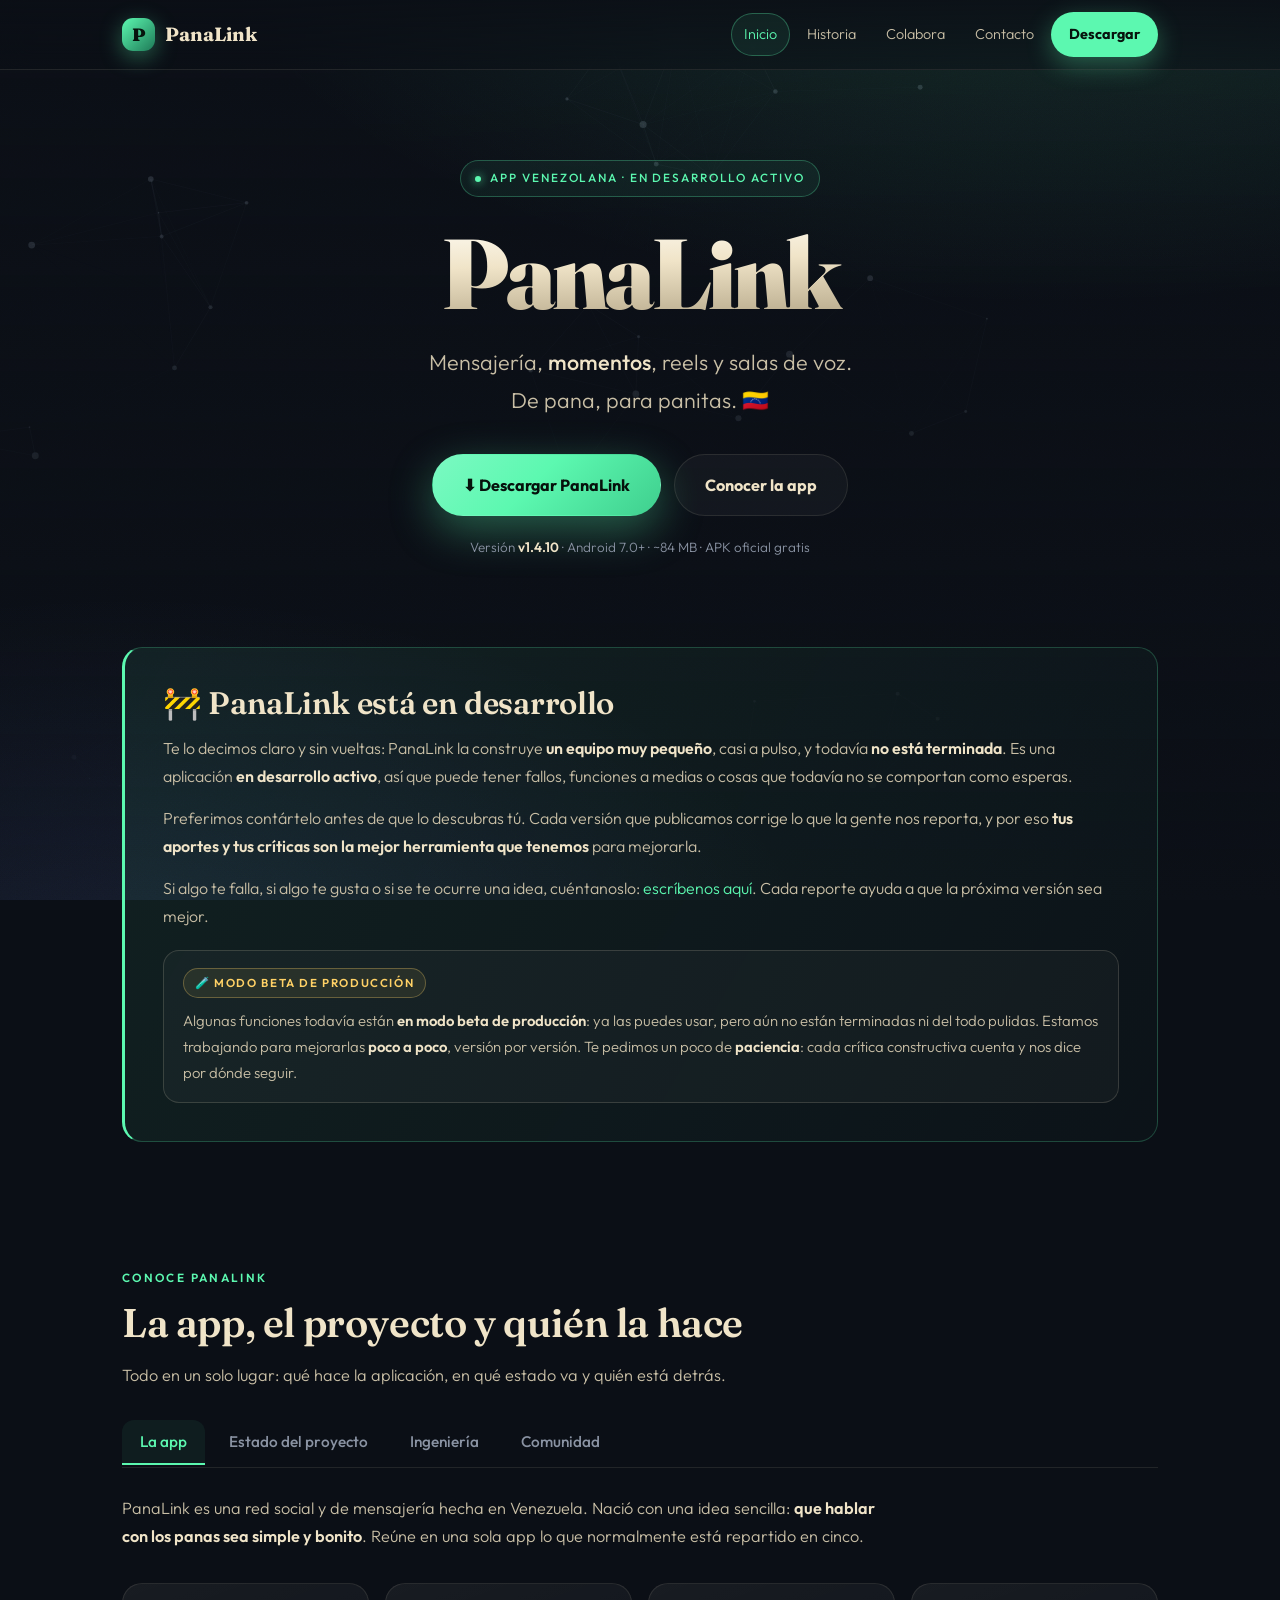
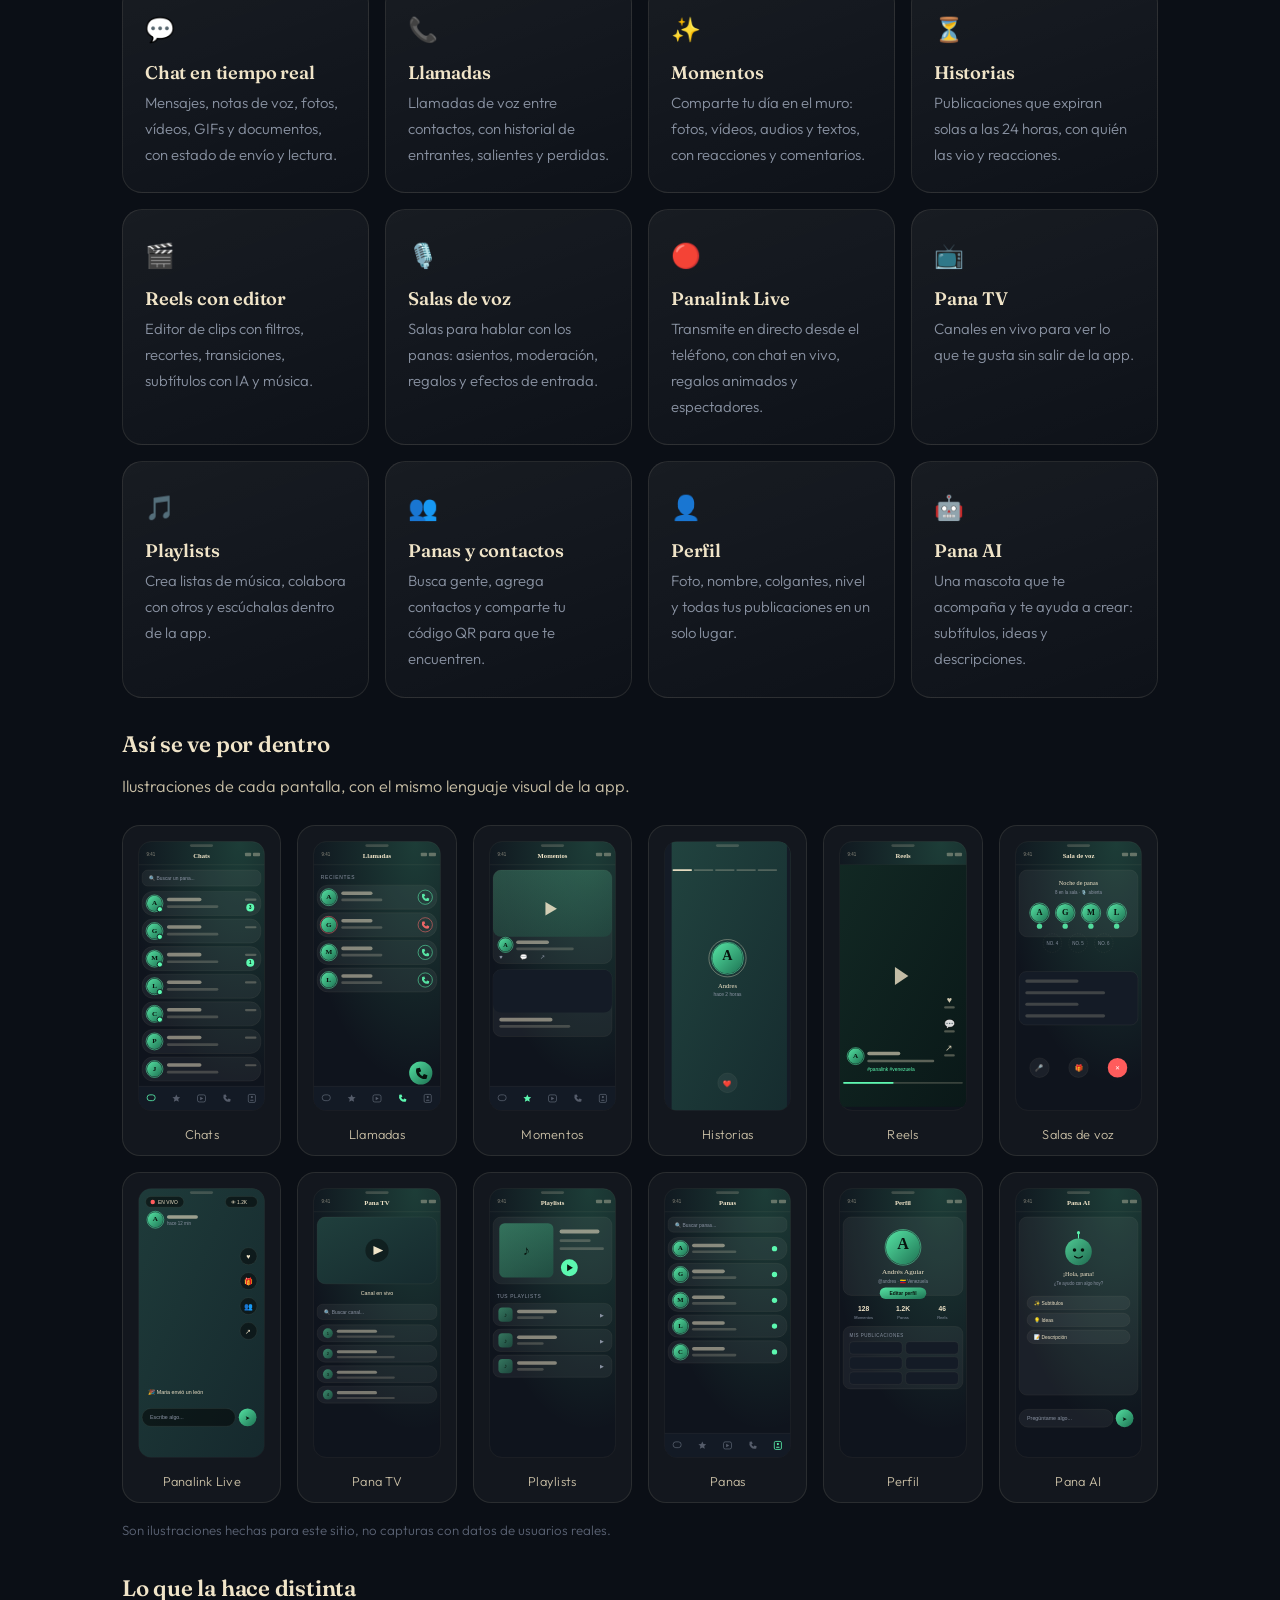
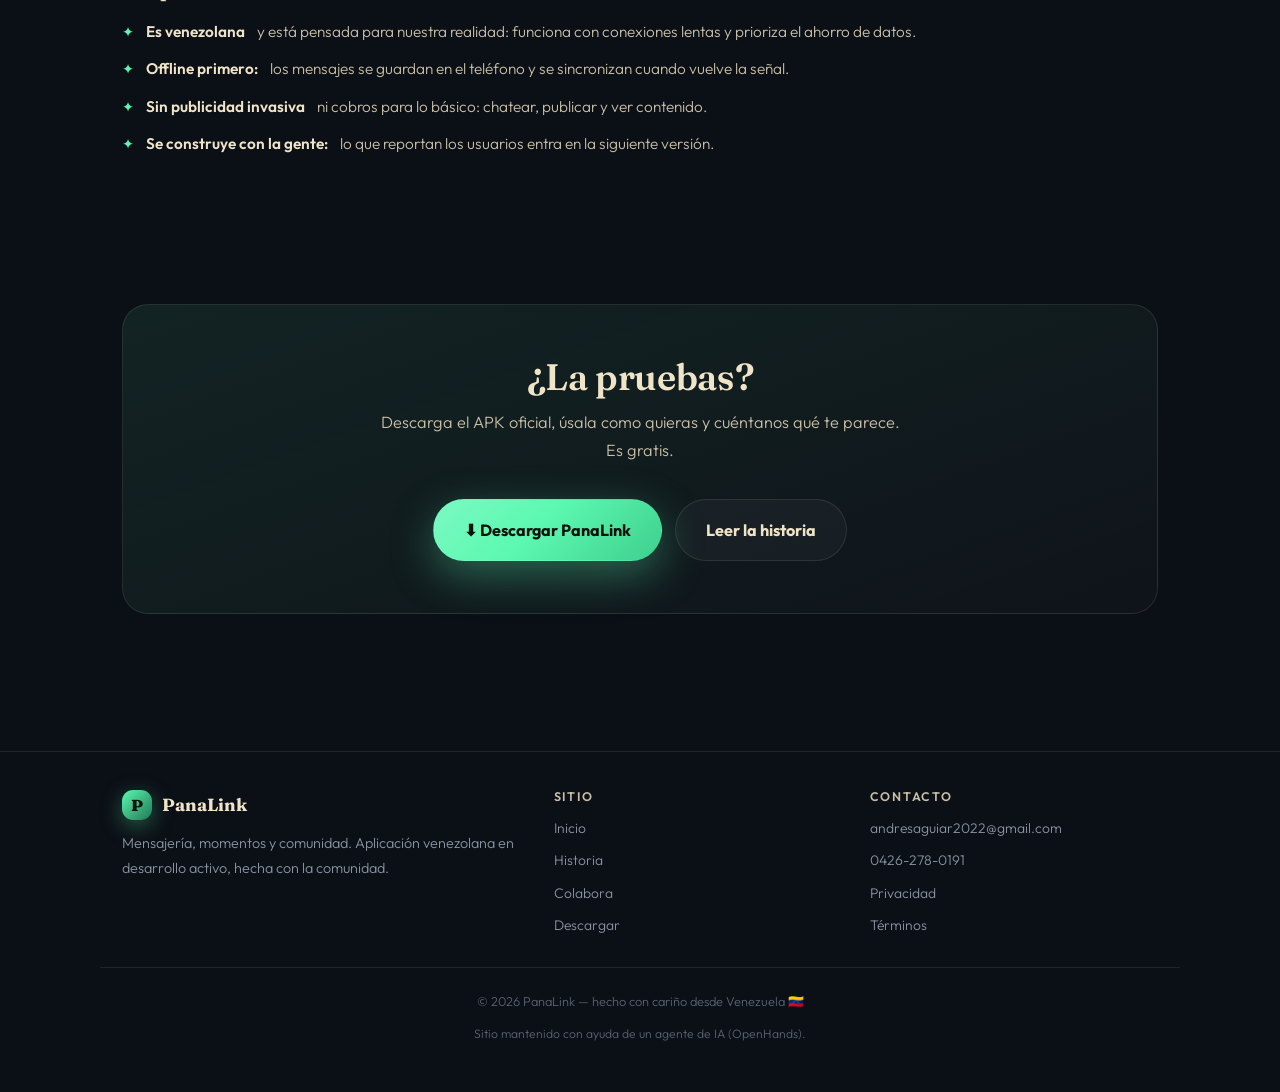
==== commit a81fb131: "descarga: actualizar a v1.4.10 (version, URL del APK y SHA-256)" ====
--- a/index.html
+++ b/index.html
@@ -48,7 +48,7 @@
     </div>
 
     <p class="meta rv d4">
-      Versión <strong>v1.4.7</strong> · Android 7.0+ · ~84 MB · APK oficial gratis
+      Versión <strong>v1.4.10</strong> · Android 7.0+ · ~84 MB · APK oficial gratis
     </p>
   </header>
 
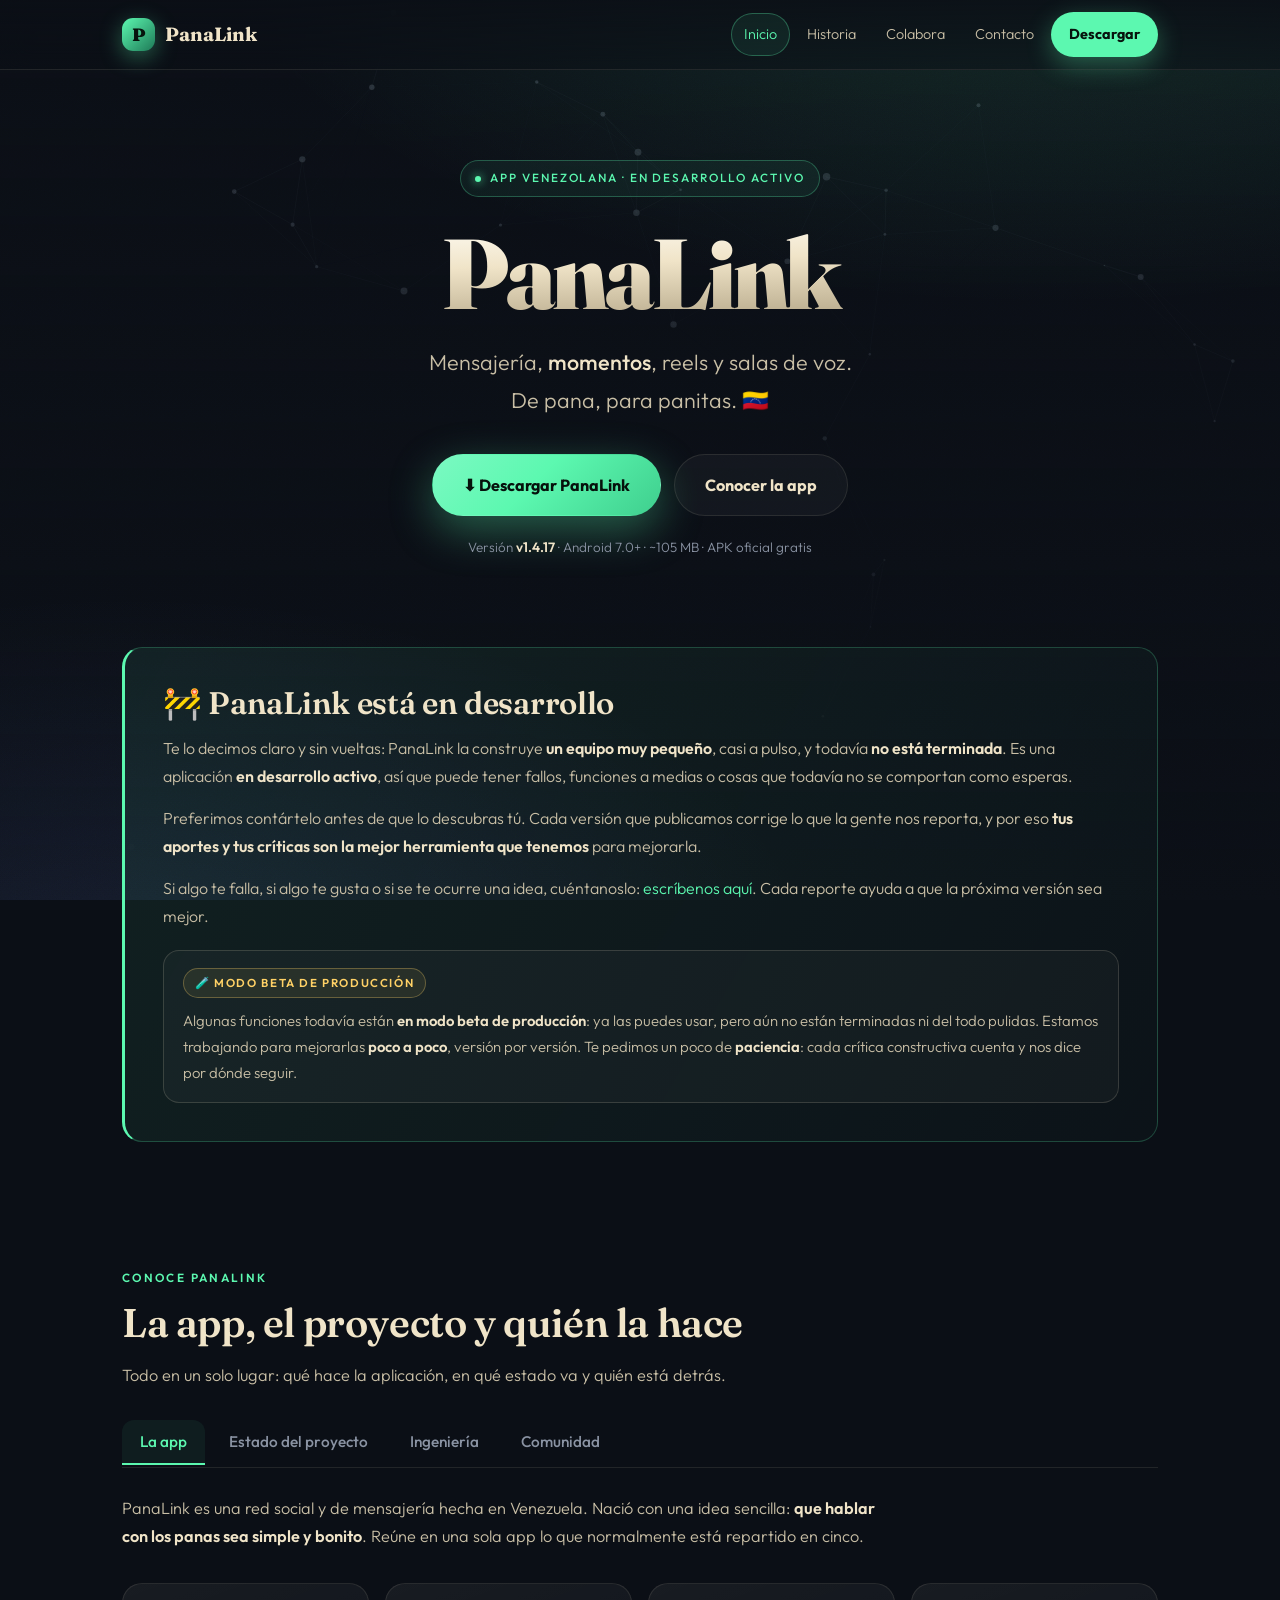
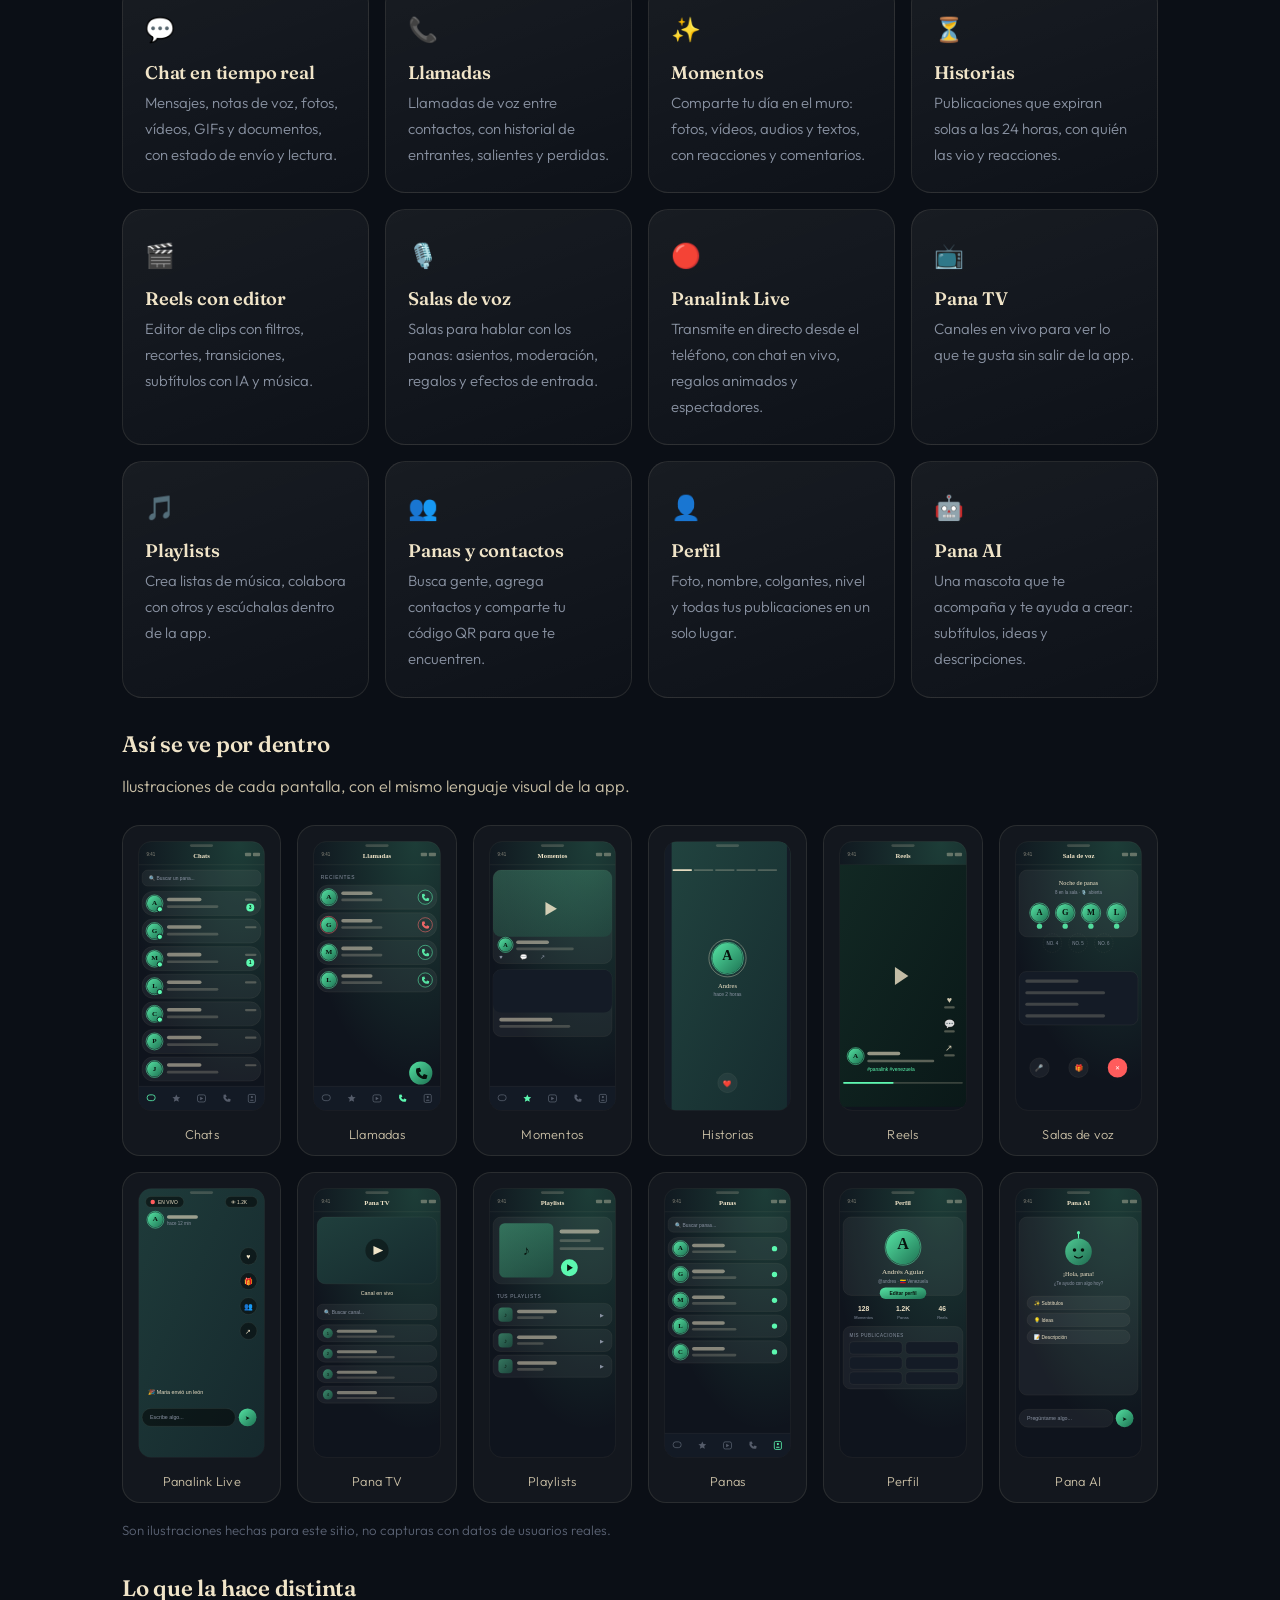
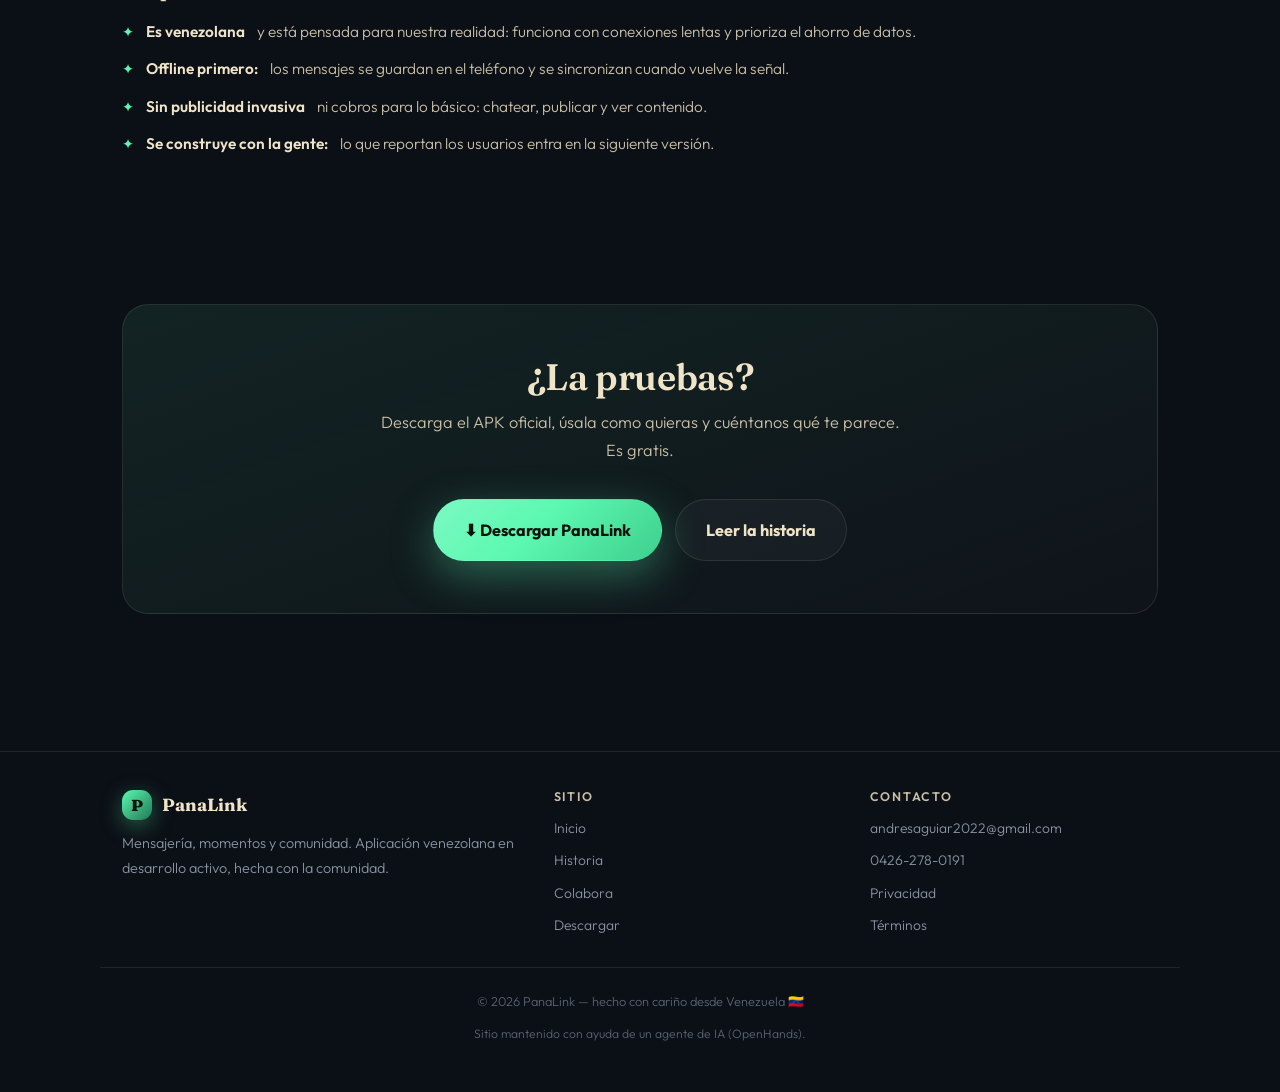
==== commit 145d2a40: "web: versión de descarga auto-actualizable desde el canal OTA La web mostraba la v1.4.10 fija en el " ====
--- a/index.html
+++ b/index.html
@@ -48,7 +48,7 @@
     </div>
 
     <p class="meta rv d4">
-      Versión <strong>v1.4.10</strong> · Android 7.0+ · ~84 MB · APK oficial gratis
+      Versión <strong data-rel="versionName">v1.4.17</strong> · Android 7.0+ · <span data-rel="size">~105 MB</span> · APK oficial gratis
     </p>
   </header>
 
@@ -196,7 +196,7 @@
               <tr><td>Arquitecturas</td><td>arm64-v8a · armeabi-v7a</td></tr>
               <tr><td>Lenguaje</td><td>Kotlin (Jetpack Compose)</td></tr>
               <tr><td>Distribución</td><td>APK directo con actualización automática (OTA)</td></tr>
-              <tr><td>Tamaño aproximado</td><td>~84 MB</td></tr>
+              <tr><td>Tamaño aproximado</td><td><span data-rel="size">~105 MB</span></td></tr>
             </tbody>
           </table>
         </div>
@@ -270,6 +270,7 @@
   </div>
 </footer>
 
+<script src="/assets/release.js"></script>
 <script src="/assets/site.js"></script>
 <script>document.getElementById("yr").textContent = new Date().getFullYear();</script>
 </body>
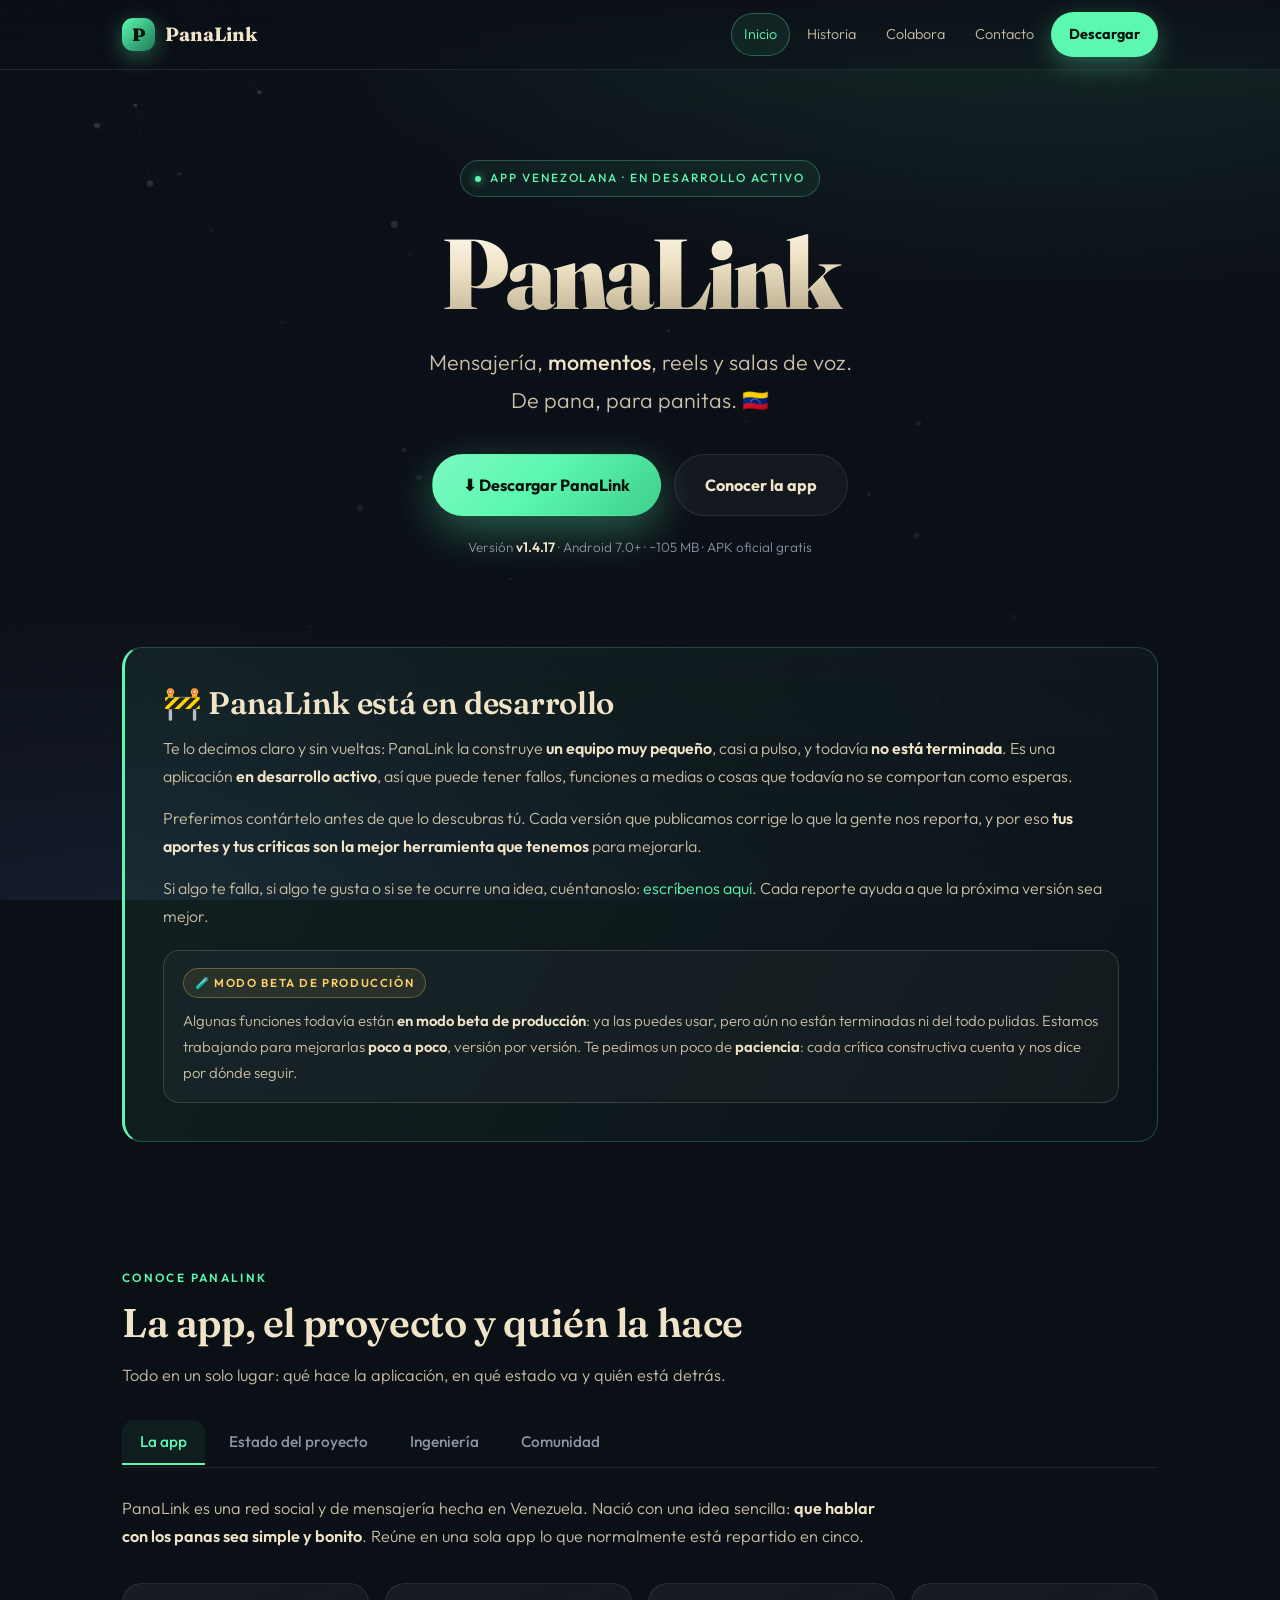
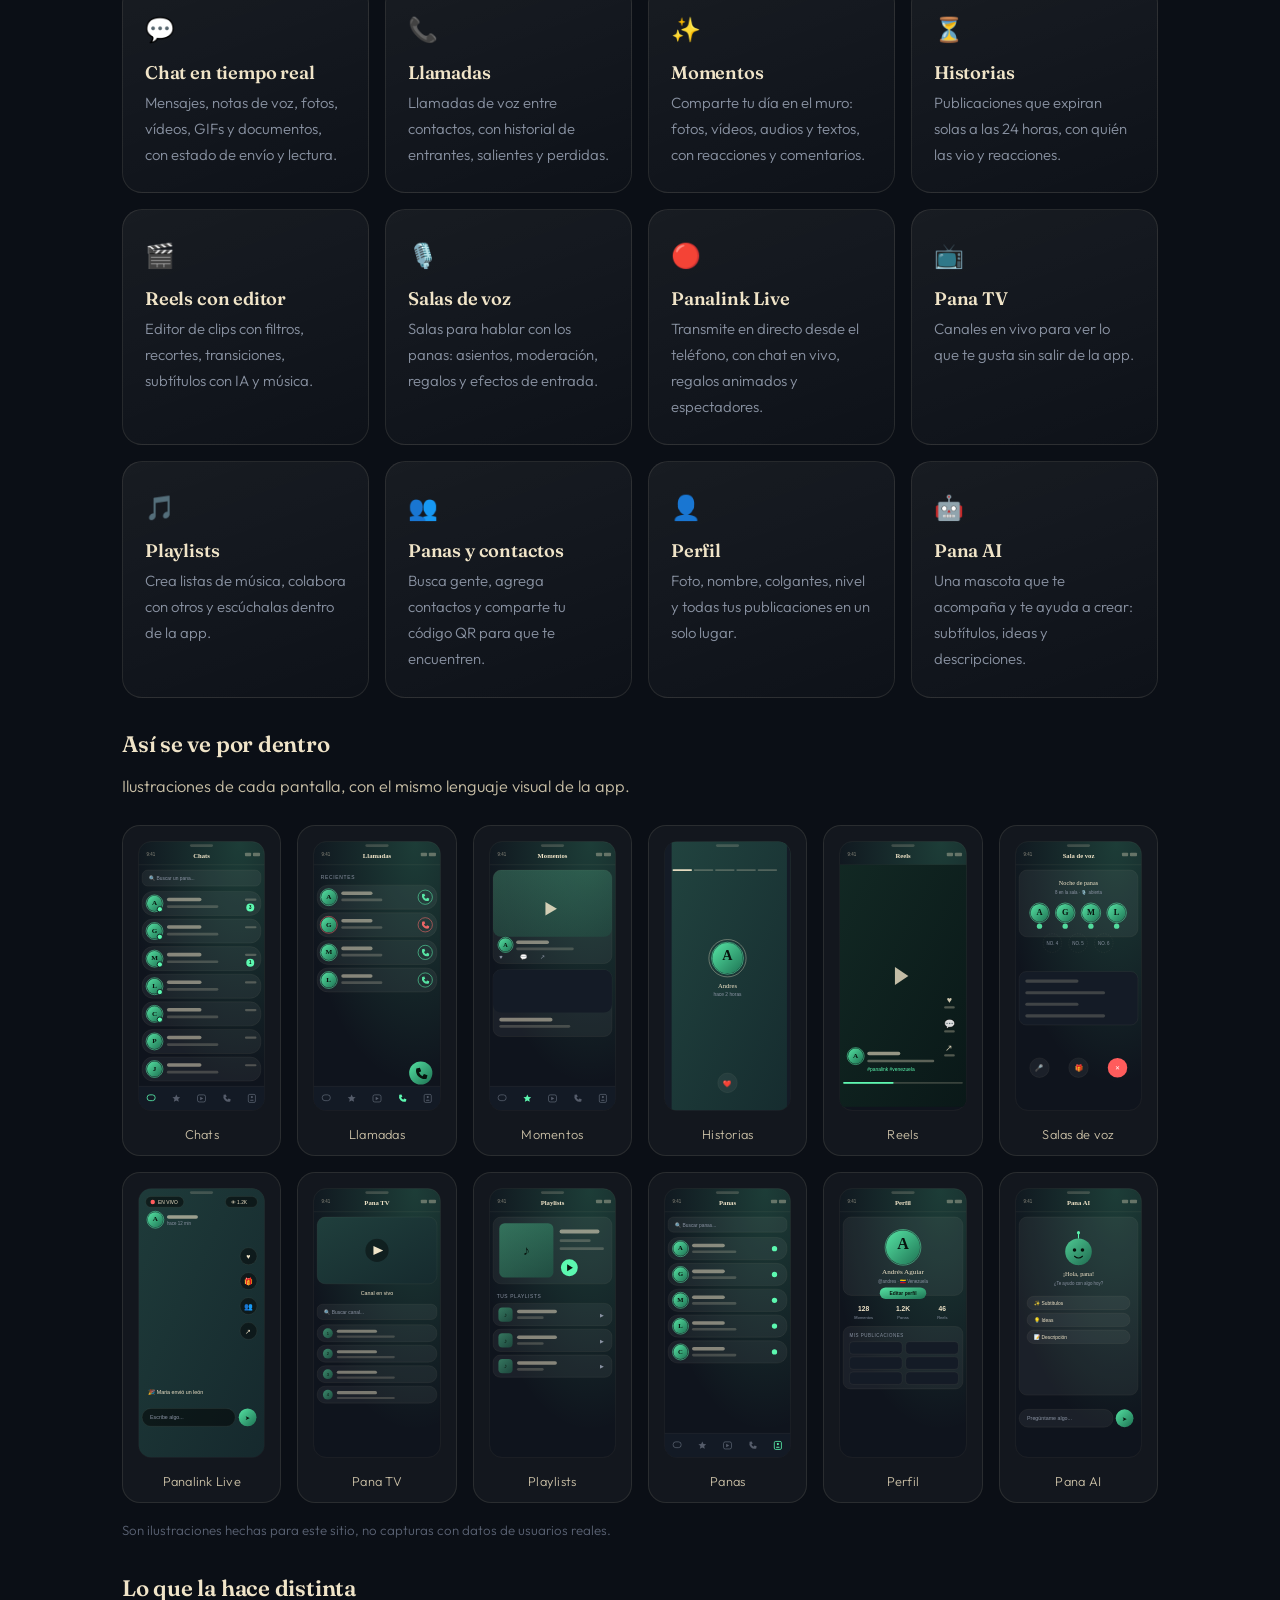
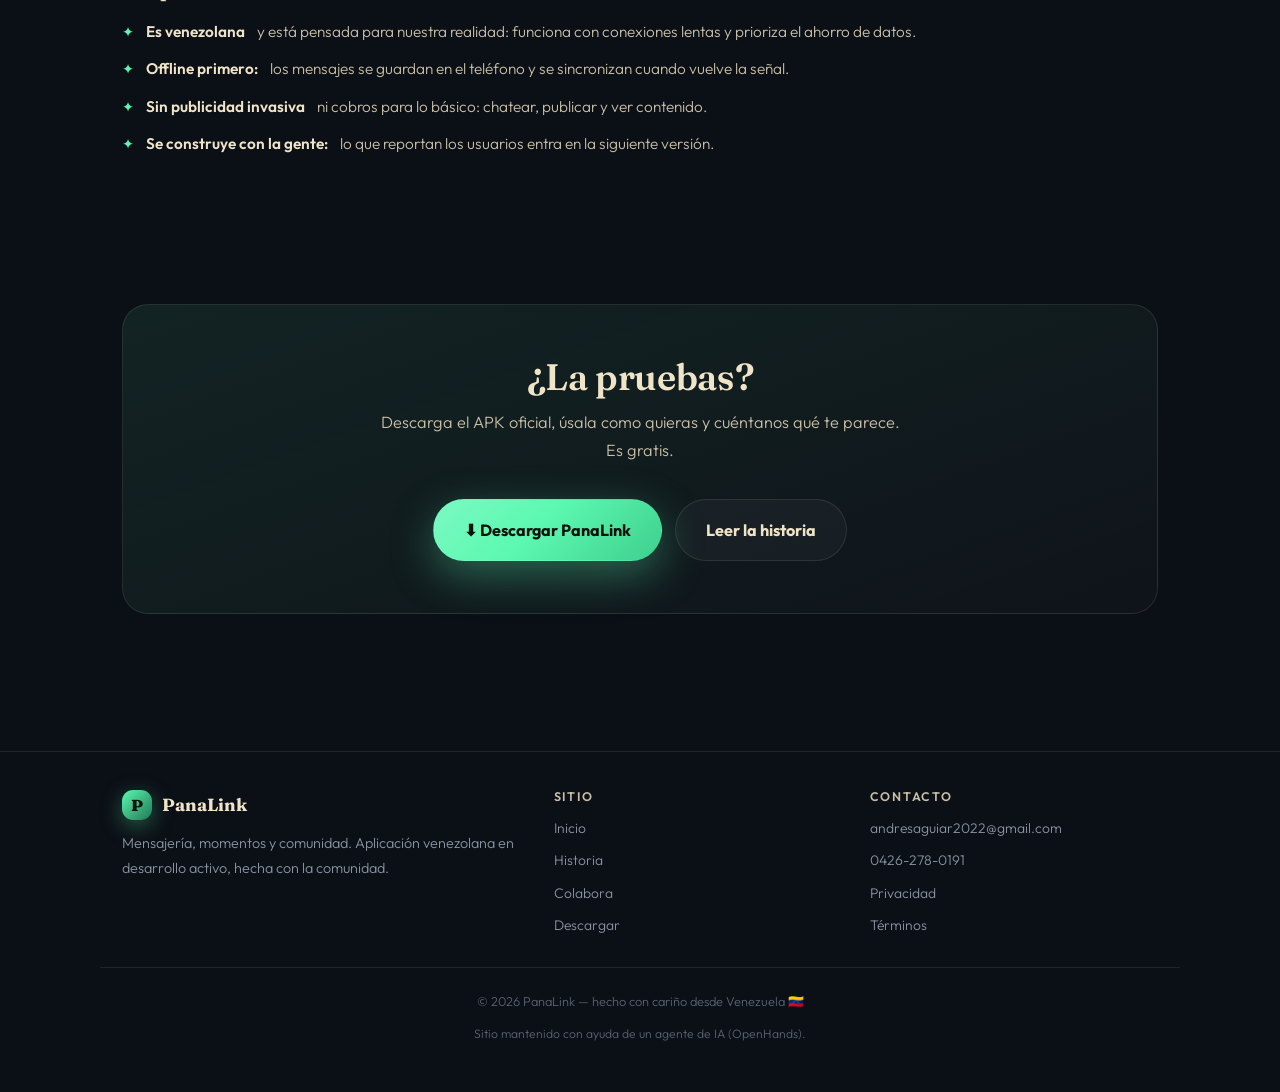
==== commit e1b5c570: "web: tarjeta de compartir (Open Graph) con logo e imagen Al compartir la web por WhatsApp salía un e" ====
--- a/index.html
+++ b/index.html
@@ -6,9 +6,22 @@
 <title>PanaLink — Mensajería, momentos y comunidad</title>
 <meta name="description" content="PanaLink: mensajería, momentos, reels, salas de voz y Live. Aplicación venezolana en desarrollo activo, hecha con la comunidad. Descarga el APK oficial gratis.">
 <meta name="theme-color" content="#0B0F16">
+<meta property="og:site_name" content="PanaLink">
 <meta property="og:title" content="PanaLink — Mensajería, momentos y comunidad">
-<meta property="og:description" content="Aplicación en desarrollo activo, hecha con la comunidad. Descarga el APK oficial.">
+<meta property="og:description" content="Chat, historias, reels, salas de voz y Live. App venezolana en desarrollo activo. Descarga el APK oficial gratis.">
 <meta property="og:type" content="website">
+<meta property="og:url" content="https://andresaguiar22.github.io/">
+<meta property="og:locale" content="es_ES">
+<meta property="og:image" content="https://andresaguiar22.github.io/img/og-panalink.png">
+<meta property="og:image:secure_url" content="https://andresaguiar22.github.io/img/og-panalink.png">
+<meta property="og:image:type" content="image/png">
+<meta property="og:image:width" content="1200">
+<meta property="og:image:height" content="630">
+<meta property="og:image:alt" content="PanaLink — Mensajería, momentos y comunidad">
+<meta name="twitter:card" content="summary_large_image">
+<meta name="twitter:title" content="PanaLink — Mensajería, momentos y comunidad">
+<meta name="twitter:description" content="Chat, historias, reels, salas de voz y Live. App venezolana en desarrollo activo. Descarga el APK oficial gratis.">
+<meta name="twitter:image" content="https://andresaguiar22.github.io/img/og-panalink.png">
 <link rel="icon" href="data:image/svg+xml,<svg xmlns='http://www.w3.org/2000/svg' viewBox='0 0 100 100'><rect width='100' height='100' rx='24' fill='%235CF8B0'/><text x='50' y='72' font-size='64' font-family='Georgia,serif' font-weight='700' text-anchor='middle' fill='%230B0F16'>P</text></svg>">
 <link rel="preconnect" href="https://fonts.googleapis.com">
 <link rel="preconnect" href="https://fonts.gstatic.com" crossorigin>
